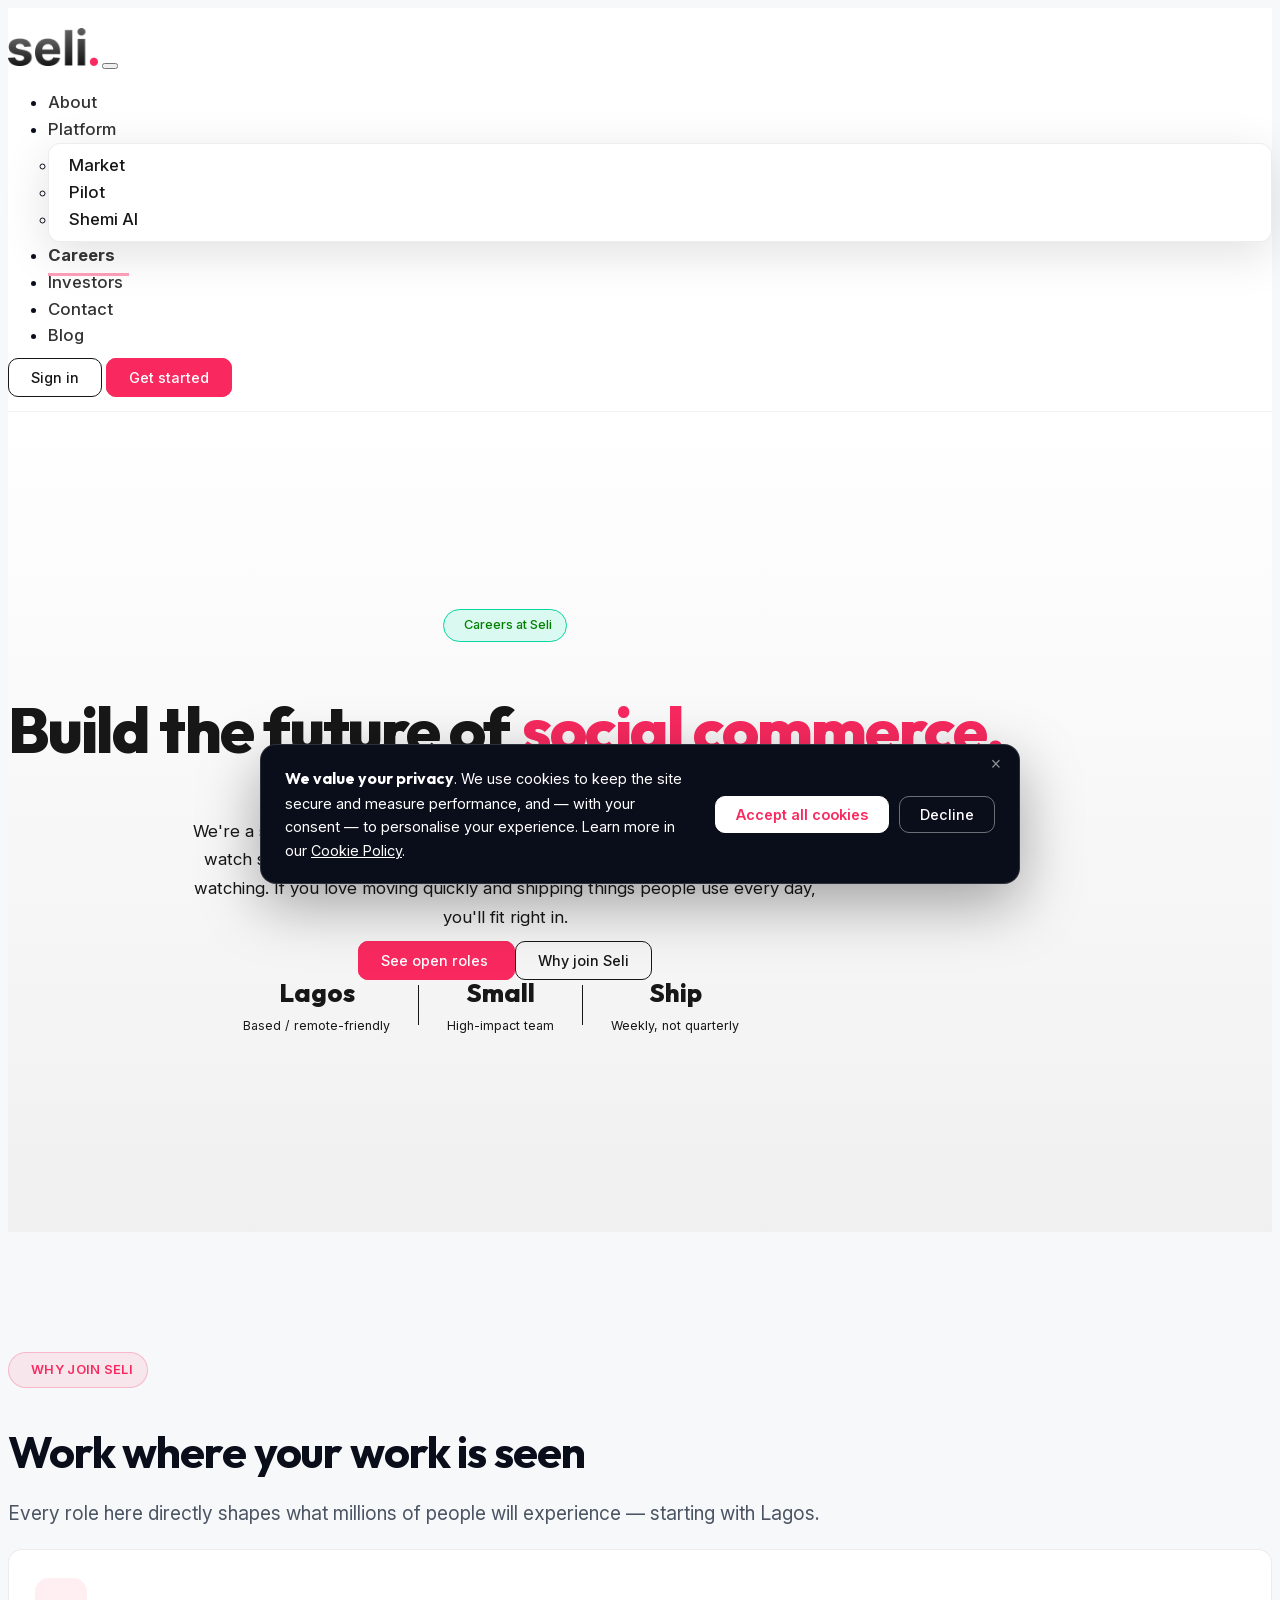
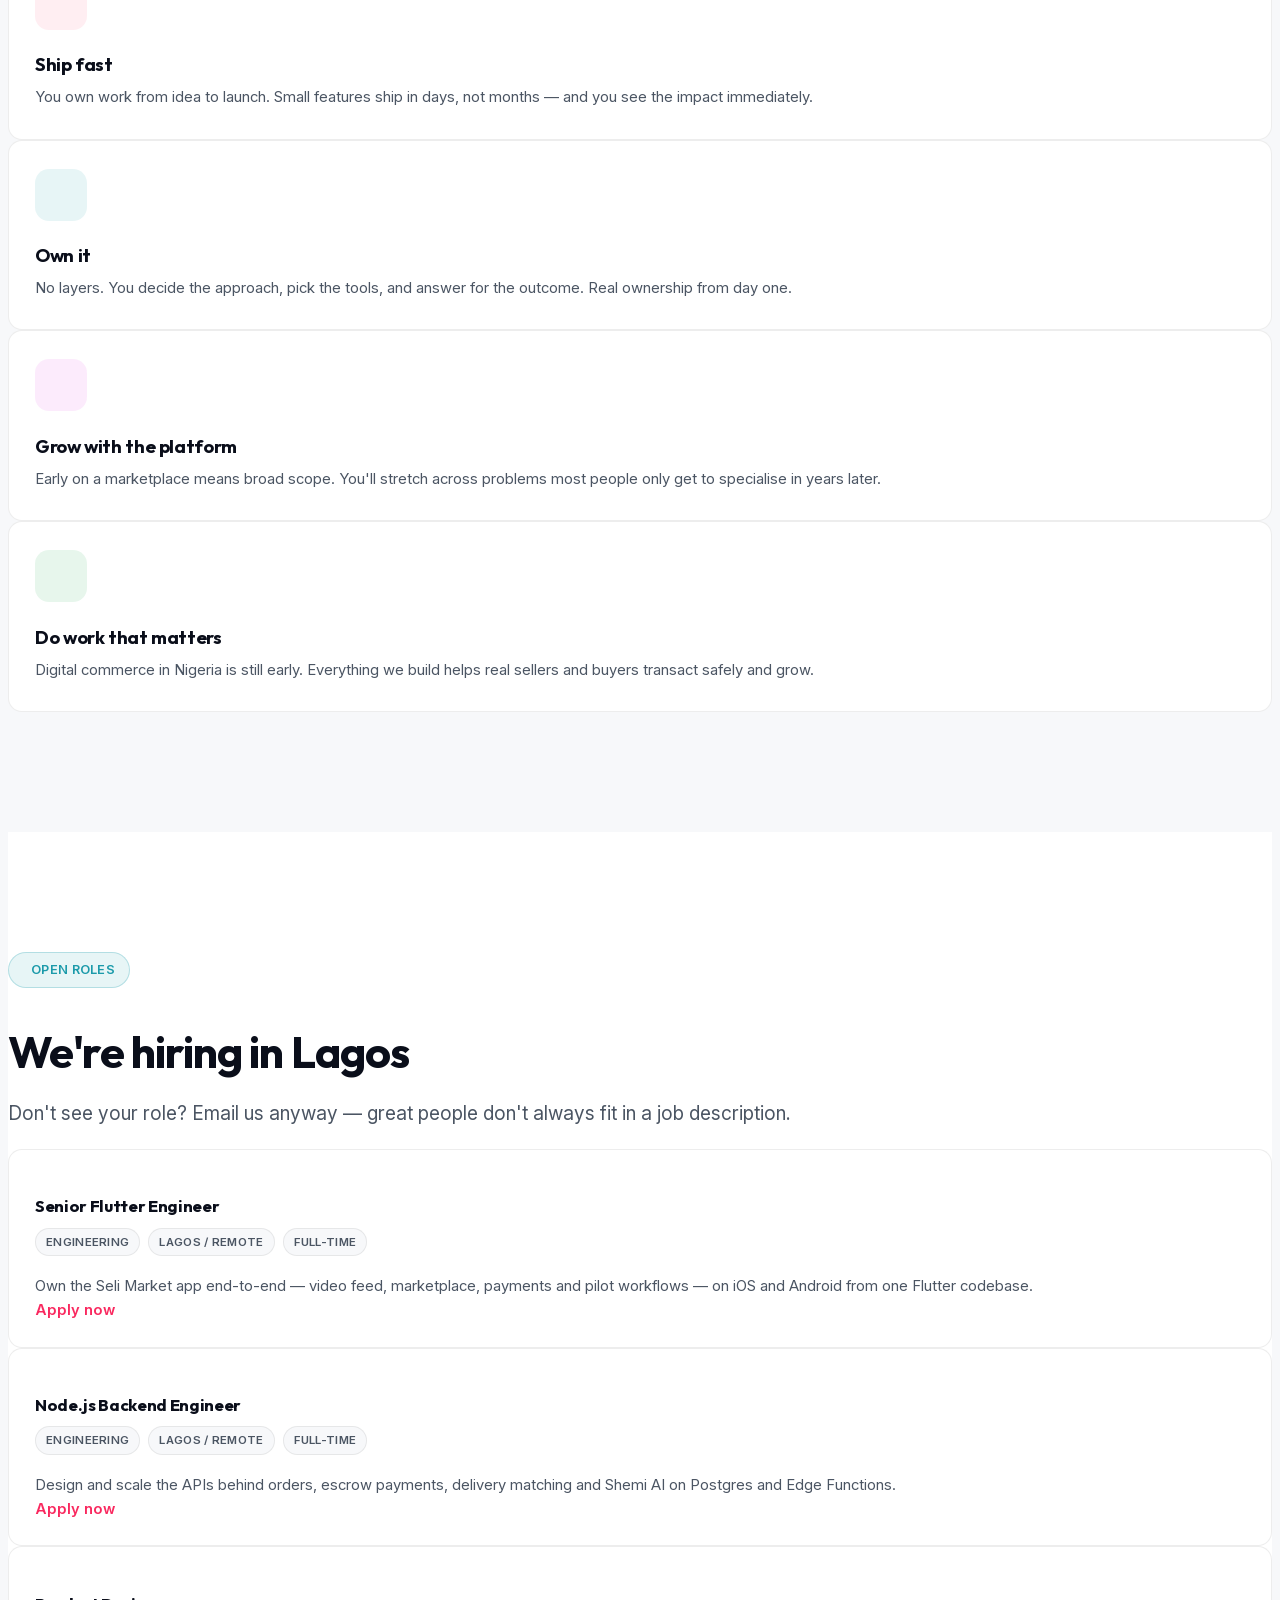
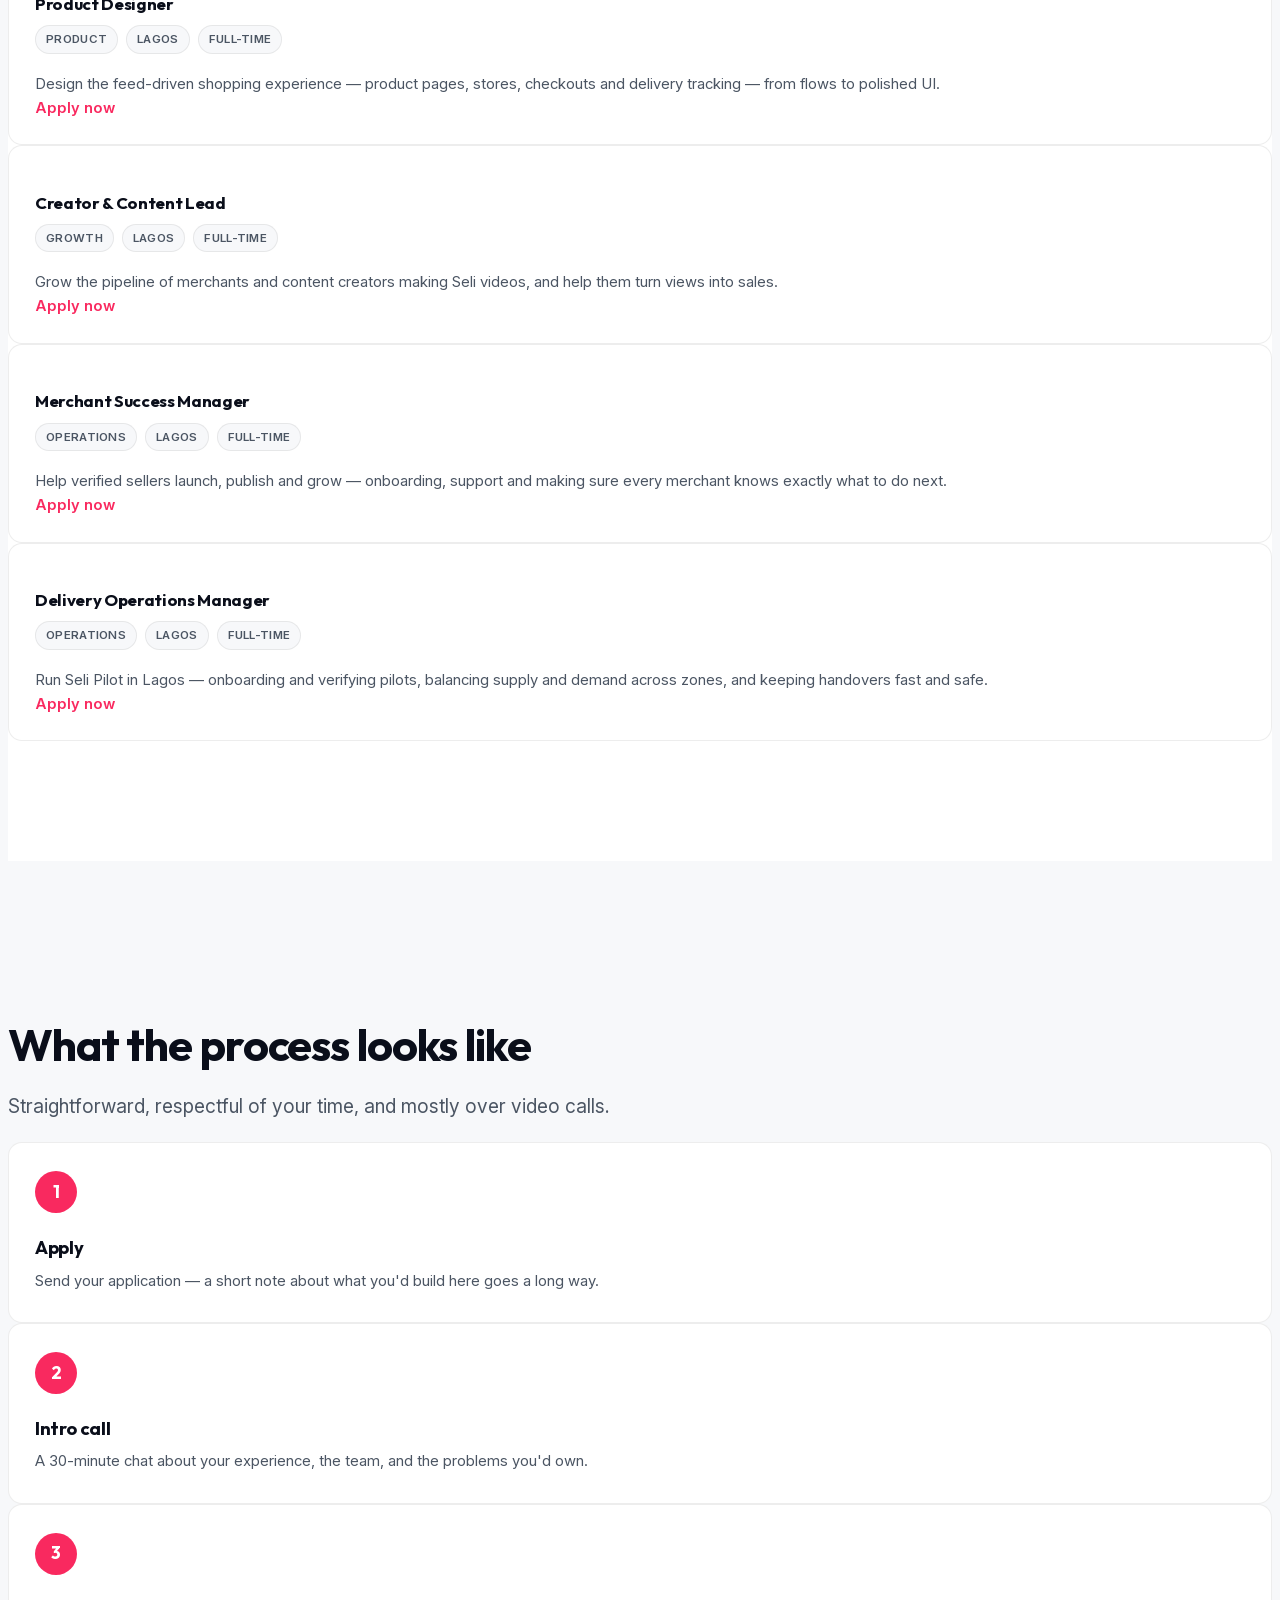
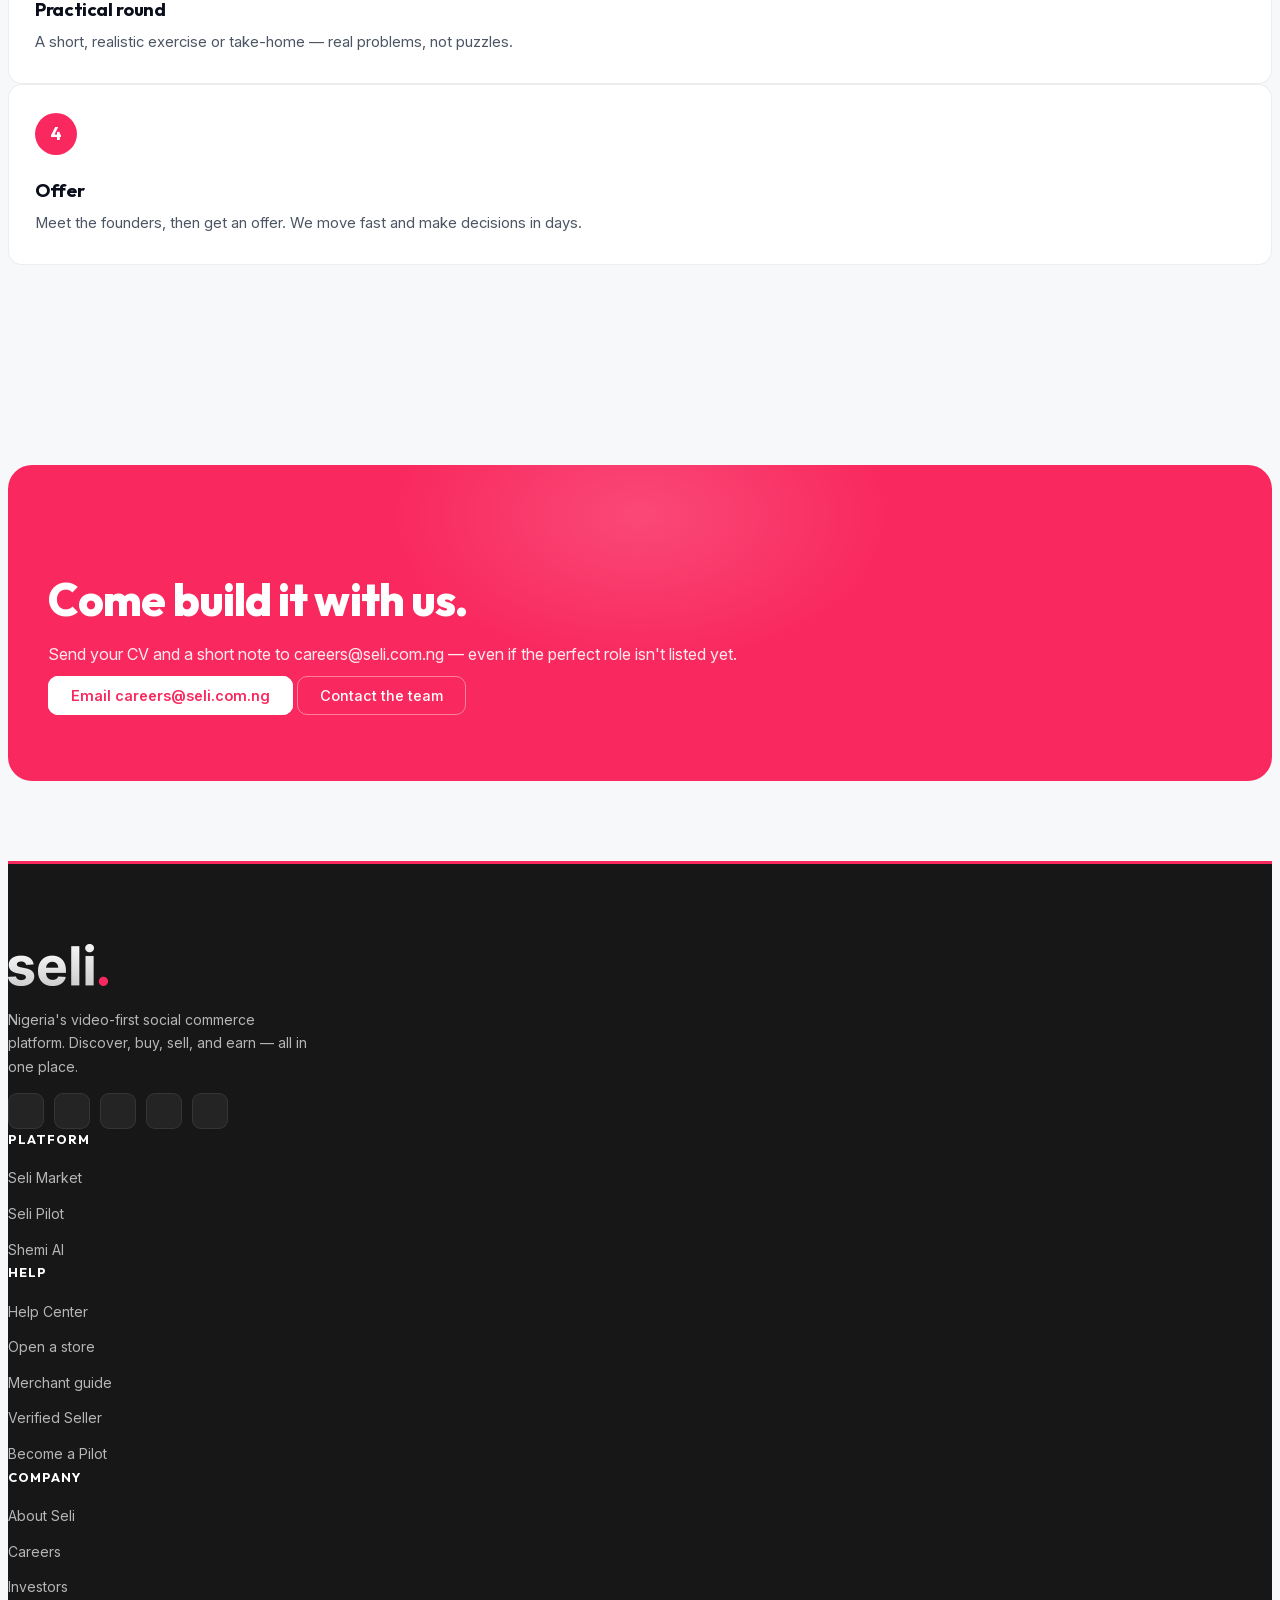
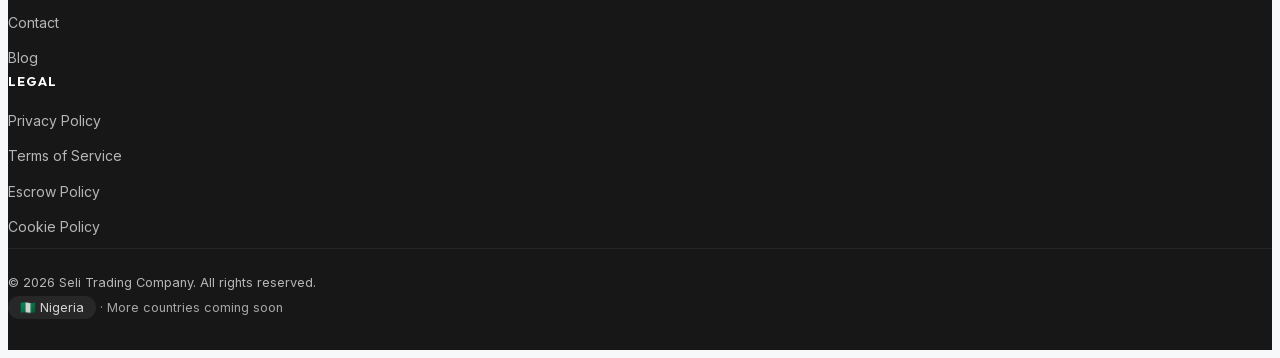
==== careers.html @ 9bea24fd "Initial commit" ====
<!DOCTYPE html>
<html lang="en">

<head>
  <meta charset="UTF-8">
  <meta name="viewport" content="width=device-width, initial-scale=1.0">
  <title>Careers at Seli — Build the future of social commerce</title>
  <meta name="description"
    content="Join the team building Nigeria's video-first social commerce platform. Open roles in engineering, product, design, growth and operations in Lagos.">
  <link rel="preload" as="font" type="font/woff2" crossorigin href="fonts/outfit/Outfit-Variable.woff2">
  <link rel="preload" as="font" type="font/woff2" crossorigin href="fonts/inter/Inter-Variable.woff2">
  <link href="css/bootstrap.min.css" rel="stylesheet">
  <link href="css/bootstrap-icons.min.css" rel="stylesheet">
  <link rel="stylesheet" href="css/seli.css">
  <link rel="stylesheet" href="css/category.css">
  <link rel="stylesheet" href="css/company.css">
</head>

<body class="seli-category">

  <!-- ── NAVBAR ──────────────────────────────────────────────────────────────── -->
  <nav class="navbar navbar-expand-lg seli-nav" id="mainNav">
    <div class="container">
      <a class="navbar-brand" href="https://seli.com.ng/" target="_blank">
        <img src="./images/seli_logo_200_black.png" alt="Seli" width="90px" height="38">
      </a>
      <button class="navbar-toggler border-0" type="button" data-bs-toggle="collapse" data-bs-target="#navMenu">
        <i class="bi bi-list fs-1"></i>
      </button>
      <div class="collapse navbar-collapse" id="navMenu">
        <ul class="navbar-nav mx-auto gap-lg-4">
          <li class="nav-item"><a class="nav-link" href="index.html">About</a></li>
          <li class="nav-item dropdown">
            <a class="nav-link dropdown-toggle" href="index.html#platform" role="button" data-bs-toggle="dropdown" aria-expanded="false">Platform</a>
            <ul class="dropdown-menu seli-dropdown">
              <li><a class="dropdown-item" href="market.html"><i class="bi bi-bag-heart me-2"></i>Market</a></li>
              <li><a class="dropdown-item" href="pilot.html"><i class="bi bi-truck me-2"></i>Pilot</a></li>
              <li><a class="dropdown-item" href="shemi.html"><i class="bi bi-stars me-2"></i>Shemi AI</a></li>
            </ul>
          </li>
          <li class="nav-item"><a class="nav-link active" href="careers.html">Careers</a></li>
          <li class="nav-item"><a class="nav-link" href="investors.html">Investors</a></li>
          <li class="nav-item"><a class="nav-link" href="contact.html">Contact</a></li>
          <li class="nav-item"><a class="nav-link" href="#">Blog</a></li>
        </ul>
        <div class="d-flex gap-3 align-items-center mt-3 mt-lg-0 navbar-buttons">
          <a href="#" class="btn btn-outline">Sign in</a>
          <a href="#" class="btn btn-seli-primary">Get started</a>
        </div>
      </div>
    </div>
  </nav>

  <!-- ── HERO ───────────────────────────────────────────────────────────────── -->
  <section class="hero-section cat-hero">
    <div class="hero-grid-bg"></div>
    <div class="container position-relative">
      <div class="row justify-content-center">
        <div class="col-lg-10">
          <div class="hero-eyebrow mb-5">
            <span class="eyebrow-pill"><i class="bi bi-briefcase me-1"></i>Careers at Seli</span>
          </div>
          <h1 class="hero-headline">
            Build the future of <span class="headline-accent">social commerce.</span>
          </h1>
          <p class="hero-sub mt-4">
            We're a small, fast-moving team in Lagos building the platform where Nigerians watch short videos, buy
            with confidence, and sell to buyers who are already watching. If you love moving quickly and shipping
            things people use every day, you'll fit right in.
          </p>
          <div class="d-flex flex-wrap gap-3 mt-5 hero-ctas">
            <a href="#roles" class="btn btn-seli-primary btn-lg px-4">
              <i class="bi bi-briefcase me-2"></i>See open roles
            </a>
            <a href="#why" class="btn btn-outline btn-lg px-4">
              Why join Seli <i class="bi bi-arrow-down ms-2"></i>
            </a>
          </div>
          <div class="hero-stats mt-5 pt-2">
            <div class="stat-item text-center">
              <span class="stat-n">Lagos</span>
              <span class="stat-l">Based / remote-friendly</span>
            </div>
            <div class="stat-divider"></div>
            <div class="stat-item text-center">
              <span class="stat-n">Small</span>
              <span class="stat-l">High-impact team</span>
            </div>
            <div class="stat-divider"></div>
            <div class="stat-item text-center">
              <span class="stat-n">Ship</span>
              <span class="stat-l">Weekly, not quarterly</span>
            </div>
          </div>
        </div>
      </div>
    </div>
  </section>

  <!-- ── WHY JOIN SELI ─────────────────────────────────────────────────────── -->
  <section class="section-pad" id="why">
    <div class="container">
      <div class="row justify-content-center mb-5">
        <div class="text-center">
          <span class="cmp-badge mb-3"><i class="bi bi-rocket-takeoff me-1"></i>Why join Seli</span>
          <h2 class="section-headline">Work where your work is seen</h2>
          <p class="section-sub">Every role here directly shapes what millions of people will experience — starting
            with Lagos.</p>
        </div>
      </div>
      <div class="row g-4">
        <div class="col-md-6 col-lg-3">
          <div class="cat-feature-card">
            <div class="vc-icon" style="background:rgba(249,41,95,0.08);color:var(--seli-red)"><i class="bi bi-lightning-charge"></i></div>
            <h4 class="fc-title">Ship fast</h4>
            <p class="fc-desc">You own work from idea to launch. Small features ship in days, not months — and you
              see the impact immediately.</p>
          </div>
        </div>
        <div class="col-md-6 col-lg-3">
          <div class="cat-feature-card">
            <div class="vc-icon" style="background:rgba(27,154,170,0.1);color:var(--seli-turquoise)"><i class="bi bi-compass"></i></div>
            <h4 class="fc-title">Own it</h4>
            <p class="fc-desc">No layers. You decide the approach, pick the tools, and answer for the outcome. Real
              ownership from day one.</p>
          </div>
        </div>
        <div class="col-md-6 col-lg-3">
          <div class="cat-feature-card">
            <div class="vc-icon" style="background:rgba(209,0,209,0.08);color:var(--seli-purple)"><i class="bi bi-graph-up"></i></div>
            <h4 class="fc-title">Grow with the platform</h4>
            <p class="fc-desc">Early on a marketplace means broad scope. You'll stretch across problems most people
              only get to specialise in years later.</p>
          </div>
        </div>
        <div class="col-md-6 col-lg-3">
          <div class="cat-feature-card">
            <div class="vc-icon" style="background:rgba(22,163,74,0.1);color:var(--seli-deep-green)"><i class="bi bi-people"></i></div>
            <h4 class="fc-title">Do work that matters</h4>
            <p class="fc-desc">Digital commerce in Nigeria is still early. Everything we build helps real sellers and
              buyers transact safely and grow.</p>
          </div>
        </div>
      </div>
    </div>
  </section>

  <!-- ── OPEN ROLES ────────────────────────────────────────────────────────── -->
  <section class="section-pad bg-alt" id="roles">
    <div class="container">
      <div class="row justify-content-center mb-5">
        <div class="text-center">
          <span class="cmp-badge mb-3" style="background:rgba(27,154,170,0.1);color:var(--seli-turquoise);border:1px solid rgba(27,154,170,0.25)"><i class="bi bi-briefcase me-1"></i>Open roles</span>
          <h2 class="section-headline">We're hiring in Lagos</h2>
          <p class="section-sub">Don't see your role? Email us anyway — great people don't always fit in a job
            description.</p>
        </div>
      </div>
      <div class="row g-4">
        <div class="col-md-6">
          <div class="role-card">
            <h4 class="role-title">Senior Flutter Engineer</h4>
            <div class="role-tags"><span class="role-tag">Engineering</span><span class="role-tag">Lagos / Remote</span><span class="role-tag">Full-time</span></div>
            <p class="fc-desc">Own the Seli Market app end-to-end — video feed, marketplace, payments and pilot
              workflows — on iOS and Android from one Flutter codebase.</p>
            <a href="mailto:careers@seli.com.ng?subject=Application%20%E2%80%94%20Senior%20Flutter%20Engineer" class="role-apply mt-3">Apply now <i class="bi bi-arrow-right"></i></a>
          </div>
        </div>
        <div class="col-md-6">
          <div class="role-card">
            <h4 class="role-title">Node.js Backend Engineer</h4>
            <div class="role-tags"><span class="role-tag">Engineering</span><span class="role-tag">Lagos / Remote</span><span class="role-tag">Full-time</span></div>
            <p class="fc-desc">Design and scale the APIs behind orders, escrow payments, delivery matching and Shemi
              AI on Postgres and Edge Functions.</p>
            <a href="mailto:careers@seli.com.ng?subject=Application%20%E2%80%94%20Node.js%20Backend%20Engineer" class="role-apply mt-3">Apply now <i class="bi bi-arrow-right"></i></a>
          </div>
        </div>
        <div class="col-md-6">
          <div class="role-card">
            <h4 class="role-title">Product Designer</h4>
            <div class="role-tags"><span class="role-tag">Product</span><span class="role-tag">Lagos</span><span class="role-tag">Full-time</span></div>
            <p class="fc-desc">Design the feed-driven shopping experience — product pages, stores, checkouts and
              delivery tracking — from flows to polished UI.</p>
            <a href="mailto:careers@seli.com.ng?subject=Application%20%E2%80%94%20Product%20Designer" class="role-apply mt-3">Apply now <i class="bi bi-arrow-right"></i></a>
          </div>
        </div>
        <div class="col-md-6">
          <div class="role-card">
            <h4 class="role-title">Creator &amp; Content Lead</h4>
            <div class="role-tags"><span class="role-tag">Growth</span><span class="role-tag">Lagos</span><span class="role-tag">Full-time</span></div>
            <p class="fc-desc">Grow the pipeline of merchants and content creators making Seli videos, and help them
              turn views into sales.</p>
            <a href="mailto:careers@seli.com.ng?subject=Application%20%E2%80%94%20Creator%20%26%20Content%20Lead" class="role-apply mt-3">Apply now <i class="bi bi-arrow-right"></i></a>
          </div>
        </div>
        <div class="col-md-6">
          <div class="role-card">
            <h4 class="role-title">Merchant Success Manager</h4>
            <div class="role-tags"><span class="role-tag">Operations</span><span class="role-tag">Lagos</span><span class="role-tag">Full-time</span></div>
            <p class="fc-desc">Help verified sellers launch, publish and grow — onboarding, support and making sure
              every merchant knows exactly what to do next.</p>
            <a href="mailto:careers@seli.com.ng?subject=Application%20%E2%80%94%20Merchant%20Success%20Manager" class="role-apply mt-3">Apply now <i class="bi bi-arrow-right"></i></a>
          </div>
        </div>
        <div class="col-md-6">
          <div class="role-card">
            <h4 class="role-title">Delivery Operations Manager</h4>
            <div class="role-tags"><span class="role-tag">Operations</span><span class="role-tag">Lagos</span><span class="role-tag">Full-time</span></div>
            <p class="fc-desc">Run Seli Pilot in Lagos — onboarding and verifying pilots, balancing supply and demand
              across zones, and keeping handovers fast and safe.</p>
            <a href="mailto:careers@seli.com.ng?subject=Application%20%E2%80%94%20Delivery%20Operations%20Manager" class="role-apply mt-3">Apply now <i class="bi bi-arrow-right"></i></a>
          </div>
        </div>
      </div>
    </div>
  </section>

  <!-- ── HIRING PROCESS ────────────────────────────────────────────────────── -->
  <section class="section-pad">
    <div class="container">
      <div class="row justify-content-center mb-5">
        <div class="text-center">
          <h2 class="section-headline">What the process looks like</h2>
          <p class="section-sub">Straightforward, respectful of your time, and mostly over video calls.</p>
        </div>
      </div>
      <div class="row g-4">
        <div class="col-md-6 col-lg-3">
          <div class="step-card">
            <div class="sc-num">1</div>
            <h4 class="sc-title">Apply</h4>
            <p class="sc-desc">Send your application — a short note about what you'd build here goes a long way.</p>
          </div>
        </div>
        <div class="col-md-6 col-lg-3">
          <div class="step-card">
            <div class="sc-num">2</div>
            <h4 class="sc-title">Intro call</h4>
            <p class="sc-desc">A 30-minute chat about your experience, the team, and the problems you'd own.</p>
          </div>
        </div>
        <div class="col-md-6 col-lg-3">
          <div class="step-card">
            <div class="sc-num">3</div>
            <h4 class="sc-title">Practical round</h4>
            <p class="sc-desc">A short, realistic exercise or take-home — real problems, not puzzles.</p>
          </div>
        </div>
        <div class="col-md-6 col-lg-3">
          <div class="step-card">
            <div class="sc-num">4</div>
            <h4 class="sc-title">Offer</h4>
            <p class="sc-desc">Meet the founders, then get an offer. We move fast and make decisions in days.</p>
          </div>
        </div>
      </div>
    </div>
  </section>

  <!-- ── CTA SECTION ───────────────────────────────────────────────────────── -->
  <section class="cta-section">
    <div class="container">
      <div class="cta-inner">
        <div class="cta-glow"></div>
        <div class="row justify-content-center">
          <div class="col-lg-8 text-center position-relative">
            <h2 class="cta-headline">Come build it with us.</h2>
            <p class="cta-sub">Send your CV and a short note to careers@seli.com.ng — even if the perfect role isn't
              listed yet.</p>
            <div class="d-flex flex-wrap justify-content-center gap-3 mt-5">
              <a href="mailto:careers@seli.com.ng" class="btn btn-cta-white btn-lg px-5">Email careers@seli.com.ng</a>
              <a href="contact.html" class="btn btn-cta-outline btn-lg px-5">Contact the team</a>
            </div>
          </div>
        </div>
      </div>
    </div>
  </section>

  <!-- ── FOOTER ────────────────────────────────────────────────────────────── -->
  <footer class="seli-footer">
    <div class="container">
      <div class="row g-5 pb-5">
        <div class="col-lg-4">
          <div class="footer-logo mb-4">
            <a class="" href="https://seli.com.ng/" target="_blank">
              <img src="./images/seli_logo_200_white.png" alt="Seli">
            </a>
          </div>
          <p class="footer-about">Nigeria's video-first social commerce platform. Discover, buy, sell, and earn — all
            in one place.</p>
          <div class="social-links mt-4">
            <a href="#" class="social-link"><i class="bi bi-twitter-x"></i></a>
            <a href="#" class="social-link"><i class="bi bi-instagram"></i></a>
            <a href="#" class="social-link"><i class="bi bi-tiktok"></i></a>
            <a href="#" class="social-link"><i class="bi bi-facebook"></i></a>
            <a href="#" class="social-link"><i class="bi bi-youtube"></i></a>
          </div>
        </div>
        <div class="col-6 col-lg-2">
          <div class="footer-heading">Platform</div>
          <ul class="footer-links">
            <li><a href="market.html">Seli Market</a></li>
            <li><a href="pilot.html">Seli Pilot</a></li>
            <li><a href="shemi.html">Shemi AI</a></li>
          </ul>
        </div>
        <div class="col-6 col-lg-2">
          <div class="footer-heading">Help</div>
          <ul class="footer-links">
            <li><a href="https://help.seli.com.ng/" target="_blank" rel="noopener">Help Center</a></li>
            <li><a href="market.html">Open a store</a></li>
            <li><a href="https://help.seli.com.ng/seli-market/opening-a-store.html" target="_blank" rel="noopener">Merchant guide</a></li>
            <li><a href="https://help.seli.com.ng/seli-market/verified-seller-program.html" target="_blank" rel="noopener">Verified Seller</a></li>
            <li><a href="pilot.html">Become a Pilot</a></li>
          </ul>
        </div>
        <div class="col-6 col-lg-2">
          <div class="footer-heading">Company</div>
          <ul class="footer-links">
            <li><a href="index.html">About Seli</a></li>
            <li><a href="careers.html">Careers</a></li>
            <li><a href="investors.html">Investors</a></li>
            <li><a href="contact.html">Contact</a></li>
            <li><a href="#">Blog</a></li>
          </ul>
        </div>
        <div class="col-6 col-lg-2">
          <div class="footer-heading">Legal</div>
          <ul class="footer-links">
            <li><a href="privacy.html">Privacy Policy</a></li>
            <li><a href="tos.html">Terms of Service</a></li>
            <li><a href="escrow-policy.html">Escrow Policy</a></li>
            <li><a href="cookie-policy.html">Cookie Policy</a></li>
          </ul>
        </div>
      </div>
      <div class="footer-bottom">
        <div class="d-flex flex-wrap justify-content-between align-items-center gap-3">
          <span class="footer-copy">© 2026 Seli Trading Company. All rights reserved.</span>
          <div class="footer-flags d-flex gap-2 align-items-center">
            <span class="flag-pill">🇳🇬 Nigeria</span>
            <span class="footer-copy" style="opacity:0.9">· More countries coming soon</span>
          </div>
        </div>
      </div>
    </div>
  </footer>

  <script src="js/bootstrap.bundle.min.js"></script>
  <script src="js/seli.js"></script>
<script src="js/cookies.js"></script>
</body>

</html>
---- css/seli.css ----
/* ============================================================
   Seli Platform — Global Stylesheet
   Fonts: Outfit (headings) · Inter (body)
   ============================================================ */

/* -- Fonts (self-hosted variable woff2) -------------------*/
@font-face {
  font-family: 'Inter';
  font-style: normal;
  font-weight: 100 900;
  font-display: swap;
  src: url('fonts/Inter-Variable.woff2') format('woff2');
}
@font-face {
  font-family: 'Outfit';
  font-style: normal;
  font-weight: 100 900;
  font-display: swap;
  src: url('fonts/Outfit-Variable.woff2') format('woff2');
}

:root {
  --seli-red: #F9295F;
  --seli-turquoise: #1B9AAA;
  --seli-teal: #06D6A0;
  --seli-orange: #FFCA4F;
  --seli-lime: #D0FF62;
  --seli-purple: #D100D1;
  --seli-bg: #F7F8FA;
  --seli-dark: #0A0E1A;
  --seli-nav: #FFFFFF;
  --seli-red-bg: rgba(249,41,95,0.08);
  --seli-black: #171717;
  --seli-deep-green: #16A34A;
  --seli-light-green: #00FF00;
  --seli-green-bg: rgba(249,41,95,0.08);
  --text-primary: #0A0E1A;
  --text-secondary: #4B5563;
  --text-muted: #6b7079;
  --footer-muted: #b6b6b6;
  --border: rgba(0,0,0,0.07);
  --radius: 14px;
  --radius-sm: 8px;
  --shadow: 0 4px 24px rgba(0,0,0,0.07);
  --shadow-lg: 0 12px 48px rgba(0,0,0,0.12);
}

/* ── BASE ─────────────────────────────────────────────────── */
*,
*::before,
*::after {
  box-sizing: border-box;
}

html {
  scroll-behavior: smooth;
}

body {
  font-family: 'Inter', -apple-system, sans-serif;
  font-weight: 400;
  color: var(--text-primary);
  background: var(--seli-bg);
  line-height: 1.6;
  -webkit-font-smoothing: antialiased;
}

h1,
h2,
h3,
h4,
h5,
h6 {
  font-family: 'Outfit', sans-serif;
  font-weight: 700;
  line-height: 1.15;
  letter-spacing: -0.02em;
}

a {
  text-decoration: none;
  color: inherit;
}
a:hover {
  color: var(--seli-red);
}

img {
  max-width: 100%;
  height: auto;
  border: 0;
}

.section-pad {
  padding: 120px 0;
}

.bg-alt {
  background: #fff;
}

.text-teal {
  color: var(--seli-turquoise) !important;
}
.text-seli-red {
  color: var(--seli-red) !important;
}
.text-lime {
  color: var(--seli-lime) !important;
}

/* ── BUTTONS ──────────────────────────────────────────────── */
.btn {
  font-family: 'Inter', sans-serif;
  font-weight: 500;
  border-radius: 10px;
  transition: all 0.18s ease;
  padding: 10px 22px;
  font-size: 0.9rem;
  border: none;
}

.btn-seli-primary {
  background: var(--seli-red);
  color: #fff;
  border: 1.5px solid var(--seli-red);
}
.btn-seli-primary:hover,
.btn-seli-primary:active,
.btn-seli-primary.active {
  background: var(--seli-red) !important;
  border: 1.5px solid var(--seli-red) !important;
  color: #fff !important;
  transform: translateY(-1px);
  box-shadow: 0 6px 20px rgba(249,41,95,0.3);
}

.btn-seli-secondary {
  background: var(--seli-turquoise);
  color: #fff;
  border: 1.5px solid var(--seli-turquoise);
}
.btn-seli-secondary:hover,
.btn-seli-secondary:active,
.btn-seli-secondary.active {
  background: var(--seli-turquoise) !important;
  border: 1.5px solid var(--seli-turquoise) !important;
  color: #fff !important;
  transform: translateY(-1px);
}

.btn-outline {
  background: transparent;
  color: var(--seli-black);
  border: 1.5px solid var(--seli-black);
}
.btn-outline:hover,
.btn-outline:active,
.btn-outline.active {
  background: var(--seli-black) !important;
  border: 1.5px solid var(--seli-black) !important;
  color: #FFF!important;
  transform: translateY(-1px);
}

.btn-cta-white {
  background: #fff;
  color: var(--seli-red);
  border: 1.5px solid #fff;
  font-weight: 600;
}
.btn-cta-white:hover,
.btn-cta-white:active,
.btn-cta-white.active {
  background: rgba(255,255,255,0.92) !important;
  color: var(--seli-red) !important;
  border: 1.5px solid #fff !important;
  transform: translateY(-1px);
  box-shadow: 0 8px 24px rgba(0,0,0,0.15);
}

.btn-cta-outline {
  background: transparent;
  color: #fff;
  border: 1.5px solid rgba(255,255,255,0.4);
}
.btn-cta-outline:hover,
.btn-cta-outline:active,
.btn-cta-outline.active {
  color: #fff !important;
  background: rgba(255,255,255,0.08) !important;
  border: 1.5px solid rgba(255,255,255,0.4) !important;
}

.btn-purple {
  background: var(--seli-purple);
  color: #fff;
  border: 1.5px solid var(--seli-purple);
}
.btn-purple:hover,
.btn-purple:active,
.btn-purple.active {
  background: var(--seli-purple) !important;
  border: 1.5px solid var(--seli-purple) !important;
  color: #fff !important;
  transform: translateY(-1px);
  box-shadow: 0 6px 20px rgba(249,41,95,0.3);
}

/* ── NAVBAR ───────────────────────────────────────────────── */
.seli-nav {
  background: var(--seli-nav);
  padding: 20px 0;
  top: 0;
  width: 100%;
  z-index: 1000;
  transition: all 0.25s ease;
  border-bottom: 1px solid rgba(1, 1, 1, 0.05);
}

.seli-nav .navbar-brand img {
  width: 90px;
}

.seli-nav.scrolled {
  background: rgba(10,14,26,0.97);
  backdrop-filter: blur(16px);
  box-shadow: 0 2px 24px rgba(0,0,0,0.2);
}

.seli-nav .nav-link {
  color: #333333;
  font-size: 1.05rem;
  font-weight: 500;
  padding: 8px 14px 8px 0;
  transition: all 0.15s;
  border-bottom: 3px transparent;
}
.seli-nav .nav-link:hover,
.seli-nav .nav-link.active {
  color: #333333;
  border-bottom: 3px solid #f9295f73;
}

.seli-nav .nav-link.active {
  font-weight: 700;
}

.seli-nav .navbar-toggler:focus {
  box-shadow: none;
}

.seli-nav .navbar-toggler[aria-expanded="false"] .bi-list::before {
  content: "\f479";
}

.seli-nav .navbar-toggler[aria-expanded="true"] .bi-list::before {
  content: "\f62a";
}

.seli-nav .dropdown-toggle::after {
  opacity: 0.5;
  margin-left: 0.4em;
  color: #666;
}
.seli-nav .navbar-collapse.collapsing .navbar-nav,
.seli-nav .navbar-collapse.show .navbar-nav {
  padding-top: 20px;
}

.seli-nav .navbar-collapse.collapsing .nav-link,
.seli-nav .navbar-collapse.show .nav-link {
  padding: 12px 14px 12px 12px;
}

.seli-nav .navbar-collapse.show {
  padding-bottom: 20px;
}

/* White theme dropdown — used by the Platform menu on both the home
   and category pages. */
.seli-dropdown {
  background: #ffffff;
  border: 1px solid var(--border);
  border-radius: 12px;
  padding: 8px;
  min-width: 200px;
  box-shadow: var(--shadow-lg);
}
.seli-dropdown .dropdown-item {
  color: var(--seli-black);
  font-size: 1.05rem;
  font-weight: 500;
  border-radius: 8px;
  padding: 9px 12px;
  transition: all 0.12s;
}
.seli-dropdown .dropdown-item:hover,
.seli-dropdown .dropdown-item.active {
  color: var(--seli-black);
  background-color: #f7f7f7;
  border-bottom: 0;
}
.seli-dropdown .dropdown-item i {
  opacity: 0.6;
}

/* Slide-down animation for nav dropdowns. Bootstrap toggles the
   menu with display:none/bock, which can't transition, so we animate
   on .show with a keyframe instead. */
.seli-nav .dropdown-menu.show {
  animation: seliDropdownDown 0.22s ease;
}
@keyframes seliDropdownDown {
  from {
    opacity: 0;
    transform: translateY(-8px);
  }
  to {
    opacity: 1;
    transform: translateY(0);
  }
}

/* ── HERO ─────────────────────────────────────────────────── */
.hero-section {
  padding-top: 40px;
  position: relative;
  overflow: hidden;
  min-height: calc(100vh - 80px);
  display: flex;
  align-items: center;
  background: #ffffff;
  background: linear-gradient(180deg, rgba(255, 255, 255, 1) 0%, rgba(240, 240,
    240, 1) 100%);
}

.hero-grid-bg {
  position: absolute;
  inset: 0;
  /* background-image:
    linear-gradient(rgba(249,41,95,0.04) 1px, transparent 1px),
    linear-gradient(90deg, rgba(249,41,95,0.04) 1px, transparent 1px);
  background-size: 60px 60px;
  mask-image: radial-gradient(ellipse 80% 60% at 50% 0%, black 30%, transparent
    100%); */
}

.min-vh-hero {
  min-height: calc(100vh - 100px);
  padding-bottom: 60px;
}

.hero-eyebrow {
  margin-bottom: 12px;
}
.eyebrow-pill {
  display: inline-flex;
  align-items: center;
  gap: 6px;
  background: #daf9f1;
  color: green;
  border: 1px solid var(--seli-teal);
  padding: 5px 14px;
  border-radius: 20px;
  font-size: 0.8rem;
  font-weight: 500;
}

.hero-headline {
  font-family: 'Outfit', sans-serif;
  font-size: clamp(2.4rem, 5vw, 4.5rem);
  font-weight: 800;
  color: var(--seli-black);
  line-height: 1.08;
  letter-spacing: -0.03em;
}
.headline-accent {
  color: var(--seli-red);
}
.headline-accent-teal {
  color: var(--seli-teal);
}

.hero-sub {
  font-size: 1.05rem;
  color: var(--seli-black);
  max-width: 480px;
  line-height: 1.7;
}

.hero-stats {
  display: flex;
  align-items: center;
  gap: 0;
}
.stat-item {
  display: flex;
  flex-direction: column;
  padding-right: 28px;
}
.stat-n {
  font-family: 'Outfit', sans-serif;
  font-size: 1.6rem;
  font-weight: 800;
  color: var(--seli-black);
}
.stat-l {
  font-size: 0.78rem;
  color: var(--seli-black);
  margin-top: 2px;
}
.stat-divider {
  width: 1px;
  height: 40px;
  background: var(--seli-black);
  margin-right: 28px;
}

.hero-wave {
  position: absolute;
  bottom: 0;
  left: 0;
  right: 0;
  line-height: 0;
}
.hero-wave svg {
  display: block;
}

/* Hero visual */
.hero-visual {
  position: relative;
  display: flex;
  justify-content: center;
}
.phone-mockup-wrap {
  position: relative;
}
.phone-mockup {
  width: 240px;
  overflow: hidden;
  position: relative;
  z-index: 2;
}

.phone-glow {
  position: absolute;
  width: 240px;
  height: 240px;
  border-radius: 50%;
  background: radial-gradient(circle, rgba(249,41,95,0.25) 0%, transparent 70%);
  bottom: -80px;
  left: 50%;
  transform: translateX(-50%);
  z-index: 1;
}

.float-card {
  position: absolute;
  background: rgba(20,24,36,0.9);
  border: 1px solid rgba(255,255,255,0.1);
  border-radius: 12px;
  padding: 10px 20px;
  display: flex;
  align-items: center;
  gap: 10px;
  backdrop-filter: blur(12px);
  z-index: 3;
}
.float-card i {
  font-size: 20px;
}
.fc-title {
  font-size: 11px;
  font-weight: 600;
  color: #fff;
}
.fc-sub {
  font-size: 10px;
  color: rgba(255,255,255,0.7);
  margin-top: 1px;
}
.float-card-1 {
  top: 40px;
  right: 0px;
  animation: float 4s ease-in-out infinite;
}
.float-card-2 {
  bottom: 80px;
  left: 20px;
  animation: float 4s ease-in-out infinite 1.5s;
}

@keyframes float {
  0%,
  100% {
    transform: translateY(0);
  }
  50% {
    transform: translateY(-8px);
  }
}

/* ── SECTION TEXT ──────────────────────────────────────────── */
.section-headline {
  font-family: 'Outfit', sans-serif;
  font-size: clamp(1.8rem, 3.5vw, 3.2rem);
  font-weight: 700;
  color: var(--text-primary);
  letter-spacing: -0.025em;
  line-height: 1.15;
  margin-bottom: 20px;
}
.section-sub {
  font-size: 1.2rem;
  color: var(--text-secondary);
  line-height: 1.7;
}

/* ── PRODUCT CARDS (HOME) ─────────────────────────────────── */
.product-card-link {
  display: block;
}
.product-card {
  background: #fff;
  border-radius: var(--radius);
  padding: 32px 28px;
  border: 1px solid var(--border);
  height: 100%;
  transition: all 0.2s ease;
  cursor: pointer;
  position: relative;
  overflow: hidden;
}
.product-card::before {
  content: '';
  position: absolute;
  inset: 0;
  opacity: 0;
  transition: opacity 0.2s;
  border-radius: var(--radius);
}
.product-card:hover {
  transform: translateY(-4px);
  box-shadow: var(--shadow-lg);
}
.product-card-market::before {
  background: linear-gradient(135deg, rgba(249,41,95,0.04) 0%, transparent 60%);
}
.product-card-market:hover::before {
  opacity: 1;
}
.product-card-delivery::before {
  background: linear-gradient(135deg, rgba(27,154,170,0.06) 0%, transparent
    60%);
}
.product-card-delivery:hover::before {
  opacity: 1;
}
.product-card-shemi::before {
  background: linear-gradient(135deg, rgba(208,255,98,0.08) 0%, transparent
    60%);
}
.product-card-shemi:hover::before {
  opacity: 1;
}
.pc-logo {
  margin-top: 10px;
  margin-bottom: 30px;
}
.pc-title {
  font-family: 'Outfit', sans-serif;
  font-size: 1.5rem;
  font-weight: 700;
  margin-bottom: 15px;
  color: var(--seli-black);
}
.pc-desc {
  font-size: 1rem;
  color: var(--text-secondary);
  line-height: 1.6;
}
.pc-cta {
  margin-top: 20px;
  font-size: 0.85rem;
  font-weight: 600;
  color: var(--seli-red);
  display: flex;
  align-items: center;
  gap: 6px;
}

/* ── HOW IT WORKS ─────────────────────────────────────────── */
.how-section {
  background: #fff;
}

.how-steps {
  display: flex;
  flex-direction: column;
  gap: 0;
}
.how-step {
  display: flex;
  gap: 24px;
  padding: 15px 20px;
  border-radius: 12px;
  cursor: pointer;
  transition: all 0.18s;
  border: 1.5px solid transparent;
  margin-bottom: 20px;
  align-items: center;
}
/* .how-step.active {
  background: rgba(249,41,95,0.04);
  border-color: rgba(249,41,95,0.15);
} */

.step-icon {
  font-size: 2em;
}

.how-step.active .step-marker {
  background: var(--seli-red);
  color: #fff;
}

.how-step.step-video.active {
  background: rgba(249,41,95,0.09);
  border-color: rgba(249,41,95,0.15);
}

.how-step.step-video .step-icon {
  color: rgba(249,41,95,0.60);
}

.how-step.step-video.active .step-icon {
  color: var(--seli-red);
}

.how-step.step-escrow.active {
  background: rgba(6,214,160,0.09);
  border-color: rgba(6,214,160,0.15);
}

.how-step.step-escrow .step-icon {
  color: rgb(6,214,160,0.60);
}

.how-step.step-escrow.active .step-icon {
  color: var(--seli-teal);
}

.how-step.step-track.active {
  background: rgba(11,138,11,0.09);
  border-color: rgba(11,138,11,0.15);
}

.how-step.step-track .step-icon {
  color: rgb(11,138,11,0.60);
}

.how-step.step-track.active .step-icon {
  color: rgb(11,138,11);
}

.how-step.step-earn.active {
  background: rgba(27,154,170,0.09);
  border-color: rgba(27, 54,170,0.15);
}

.how-step.step-earn .step-icon {
  color: rgb(127,154,170,0.60);
}

.how-step.step-earn.active .step-icon {
  color: var(--seli-turquoise);
}

.step-title {
  font-family: 'Outfit', sans-serif;
  font-size: 1.45rem;
  font-weight: 700;
  margin-bottom: 8px;
}
.step-desc {
  font-size: 0.98rem;
  font-weight: 500;
  color: var(--text-secondary);
  line-height: 1.6;
  margin-bottom: 0px;
}

.how-visuals {
  display: flex;
  justify-content: center;
  max-height: 600px;
}

.how-visual img {
  max-height: 600px;
}

/* Scroll-runway wrapper: tall spacer so .how-section can stick to the top
   and cycle through each data-step as the user scrolls. Height is set by
   JS (steps × 100vh) so adding a step needs no CSS change. */
.how-pin {
  height: 400vh;
}

/* The pinned element: sticks to the top of the viewport for the whole
   runway, then releases so the page keeps scrolling normally. */
.how-section {
  position: sticky;
  top: 0;
  min-height: 100vh;
  overflow: hidden;
  display: flex;
  flex-direction: column;
  justify-content: center;
  padding-top: 60px;
  padding-bottom: 60px;
}

/* Reserve visual space so switching steps doesn't shift the layout. */
.how-visuals {
  position: relative;
  min-height: 520px;
}

/* Each visual layers over the others; only the active one is visible. This
   lets the incoming visual slide in while the previous one fades out. */
.how-visual {
  position: absolute;
  top: 0;
  right: 0;
  bottom: 0;
  left: 0;
  display: flex;
  align-items: center;
  justify-content: center;
  opacity: 0;
  transition: opacity 0.35s ease;
}
.how-visual.is-active {
  opacity: 1;
}

/* Direction-aware slide + fade. When moving to a later step the visual
   enters from below (bottom→top); when going back it enters from above.
   The direction class is applied inline by seli.js. */
@keyframes howInUp {
  from {
    opacity: 0;
    transform: translateY(20%);
  }
  to {
    opacity: 1;
    transform: translateY(0);
  }
}
@keyframes howInDown {
  from {
    opacity: 0;
    transform: translateY(-20%);
  }
  to {
    opacity: 1;
    transform: translateY(0);
  }
}

/* Outgoing visual slides out in the same direction as the incoming slides in
   (both move upward on forward steps, both move downward on back-steps). */
@keyframes howOutUp {
  from {
    opacity: 1;
    transform: translateY(0);
  }
  to {
    opacity: 0;
    transform: translateY(-20%);
  }
}
@keyframes howOutDown {
  from {
    opacity: 1;
    transform: translateY(0);
  }
  to {
    opacity: 0;
    transform: translateY(20%);
  }
}

/* ── TRUST STRIP ──────────────────────────────────────────── */
.trust-strip {
  background: var(--seli-dark);
  padding: 56px 0;
}
.trust-item {
  padding: 8px;
}
.trust-icon {
  font-size: 3rem;
  margin-bottom: 14px;
  display: block;
}
.trust-title {
  font-family: 'Outfit', sans-serif;
  font-size: 1.3rem;
  font-weight: 700;
  color: #fff;
  margin-bottom: 6px;
}
.trust-desc {
  font-size: 0.83rem;
  color: rgba(255,255,255,0.6);
  line-height: 1.5;
}

/* ── MERCHANT SECTION ─────────────────────────────────────── */
.merchant-section {
  background: var(--seli-bg);
}
.merchant-badge {
  display: inline-block;
  background: rgba(249,41,95,0.08);
  color: var(--seli-red);
  border: 1px solid rgba(249,41,95,0.2);
  padding: 4px 14px;
  border-radius: 20px;
  font-size: 0.8rem;
  font-weight: 500;
}
.feature-list {
  display: flex;
  flex-direction: column;
  gap: 10px;
}
.feature-item {
  display: flex;
  align-items: center;
  gap: 10px;
  font-size: 1rem;
  color: var(--text-secondary);
}
.feature-item i {
  font-size: 1rem;
  flex-shrink: 0;
}
.merchant-visual {
  display: flex;
  justify-content: center;
}
.dashboard-mock {
  background: #fff;
  border-radius: 16px;
  border: 1px solid var(--border);
  box-shadow: var(--shadow-lg);
  overflow: hidden;
  width: 100%;
  max-width: 440px;
}
.dm-header {
  display: flex;
  align-items: center;
  gap: 0.75em;
  padding: 14px 18px;
  border-bottom: 1px solid var(--border);
}
.dm-store-name {
  display: flex;
  align-items: center;
  gap: 0.3em;
  font-family: 'Outfit', sans-serif;
  font-size: 1.2rem;
  font-weight: 700;
  color: var(--text-primary);
}
.dm-store-location {
  font-size: 0.8em;
  font-weight: 500;
  color: var(--text-muted);
}

.dm-performance-area {
  padding: 20px 16px 30px;
  margin-top: 10px;
}
.dm-title-filter {
  display: flex;
  justify-content: space-between;
  align-items: center;
  margin-bottom: 20px;
}
.dm-title {
  font-family: 'Outfit', sans-serif;
  font-size: 1.3rem;
  font-weight: 700;
  color: var(--text-primary);
}
.dm-filter {
  display: flex;
  gap: 5px;
  font-size: 0.75em;
  color: var(--text-muted);
  margin-right: 10px;
}
.dm-kpis {
  display: grid;
  grid-template-columns: repeat(4,1fr);
  gap: 12px;
}
.dm-kpi {
  text-align: center;
}
.dk-val {
  font-family: 'Outfit', sans-serif;
  font-size: 1.4rem;
  font-weight: 700;
  color: var(--text-primary);
}
.dk-label {
  font-size: 0.8rem;
  color: var(--text-muted);
  margin-top: 2px;
}
.dk-trend {
  font-size: 0.8rem;
  font-weight: 600;
  margin-top: 3px;
  display: flex;
  align-items: center;
  justify-content: center;
  gap: 5px;
}
.dk-trend.up {
  color: #16A34A;
}
.dm-chart-area {
  padding: 0 16px 16px;
  border-bottom: 1px solid var(--border);
}
.dm-chart-area svg {
  width: 100%;
  height: auto;
  display: block;
}

/* ── Bestseller horizontal-bar chart rows ──────────────────────────────── */
.dm-bestsellers-area {
  padding: 20px 16px 30px;
}

.dm-bestseller-chart {
  display: flex;
  flex-direction: column;
  gap: 20px;
  margin-top: 10px;
}
.dmb-row {
  display: flex;
  align-items: flex-start;
  gap: 8px;
}
.dmb-rank {
  width: 18px;
  flex-shrink: 0;
  font-family: 'Outfit', sans-serif;
  font-size: 0.95rem;
  font-weight: 800;
  color: var(--text-muted);
  line-height: 44px;
  text-align: center;
}
.dmb-rank.is-top {
  color: var(--seli-teal);
}
.dmb-thumb {
  width: 44px;
  height: 44px;
  border-radius: 8px;
  object-fit: cover;
  flex-shrink: 0;
  background: #F6F7F9;
}
.dmb-body {
  flex: 1;
  min-width: 0;
}
.dmb-title {
  font-family: 'Inter', sans-serif;
  font-size: 0.78rem;
  font-weight: 600;
  color: var(--text-primary);
  white-space: nowrap;
  overflow: hidden;
  text-overflow: ellipsis;
  line-height: 1.3;
}
.dmb-metric {
  font-family: 'Inter', sans-serif;
  font-size: 0.68rem;
  color: var(--text-muted);
  margin-top: 1px;
}
.dmb-track {
  height: 4px;
  background: #EEF0F4;
  border-radius: 3px;
  margin-top: 5px;
  overflow: hidden;
}
.dmb-fill {
  height: 100%;
  border-radius: 3px;
  background: var(--seli-deep-green);
}

/* ── SHEMI SECTION ─────────────────────────────────────────── */
.shemi-section {
  background: var(--seli-dark);
}
.shemi-section .section-headline {
  color: #fff;
}
.shemi-section .section-sub {
  color: rgba(255,255,255,0.6);
}

.shemi-badge {
  display: inline-flex;
  align-items: center;
  background: rgba(208,255,98,0.1);
  color: var(--seli-lime);
  border: 1px solid rgba(208,255,98,0.25);
  padding: 5px 14px;
  border-radius: 20px;
  font-size: 0.8rem;
  font-weight: 500;
}
.shemi-capabilities {
  display: flex;
  flex-direction: column;
  gap: 10px;
}
.cap-row {
  display: flex;
  align-items: center;
  gap: 10px;
  color: rgba(255,255,255,0.7);
  font-size: 0.9rem;
}
.cap-dot {
  width: 8px;
  height: 8px;
  border-radius: 50%;
  flex-shrink: 0;
}
.shemi-logo img {
  width: 90px;
}

.shemi-visual {
  display: flex;
  justify-content: center;
}
.shemi-card {
  background: #141824;
  border: 1px solid rgba(255,255,255,0.1);
  border-radius: 20px;
  padding: 24px;
  width: 100%;
  max-width: 480px;
}
.shemi-card-header {
  display: flex;
  align-items: center;
  gap: 12px;
  margin-bottom: 20px;
}
.shemi-avatar {
  width: 44px;
  height: 44px;
}
.shemi-name-text {
  font-family: 'Outfit', sans-serif;
  font-size: 0.95rem;
  font-weight: 700;
  color: #fff;
}
.shemi-sub-text {
  font-size: 0.78rem;
  color: rgba(255,255,255,0.45);
}
.shemi-input,
.shemi-output {
  background: rgba(255,255,255,0.04);
  border: 1px solid rgba(255,255,255,0.08);
  border-radius: 10px;
  padding: 12px;
}
.shemi-input-label,
.shemi-output-label {
  font-size: 0.7rem;
  color: rgba(255,255,255,0.4);
  text-transform: uppercase;
  letter-spacing: 0.06em;
  margin-bottom: 6px;
}
.shemi-input-photo img {
  border-radius: 10px;
}
.shemi-output-value {
  font-size: 0.88rem;
  color: #fff;
  line-height: 1.5;
  font-weight: 500;
}
.shemi-tag {
  display: inline-flex;
  padding: 5px 10px;
  border-radius: 6px;
  font-size: 0.78rem;
  font-weight: 500;
  color: #FFF;
  border: 1px solid rgba(255,255,255,0.25);
}
.shemi-visual button.btn-purple,
.shemi-visual button.btn-purple:hover {
  background: #d100d16b !important;
  border: 1.5px solid #d100d16b !important;
  color: #FFF;
}

/* ── TESTIMONIALS ─────────────────────────────────────────── */
.testimonial-card {
  background: #fff;
  border-radius: var(--radius);
  border: 1px solid var(--border);
  padding: 28px;
  height: 100%;
  transition: box-shadow 0.2s;
}
.testimonial-card:hover {
  box-shadow: var(--shadow);
}
.testimonial-card-featured {
  background: var(--seli-dark);
  border-color: rgba(249,41,95,0.2);
}
.testimonial-card-featured .t-text,
.testimonial-card-featured .t-role {
  color: rgba(255,255,255,0.85);
}
.testimonial-card-featured .t-name {
  color: #fff;
}
.t-stars {
  color: var(--seli-orange);
  font-size: 0.9rem;
  letter-spacing: 2px;
  margin-bottom: 14px;
}
.testimonial-card-featured .t-stars {
  color: var(--seli-orange);
}
.t-text {
  font-size: 0.9rem;
  color: var(--text-secondary);
  line-height: 1.7;
  margin-bottom: 20px;
}
.t-author {
  display: flex;
  align-items: center;
  gap: 10px;
}
.t-av {
  width: 38px;
  height: 38px;
  border-radius: 50%;
  display: flex;
  align-items: center;
  justify-content: center;
  font-size: 0.75rem;
  font-weight: 600;
  flex-shrink: 0;
}
.t-name {
  font-size: 0.875rem;
  font-weight: 600;
  color: var(--text-primary);
}
.t-role {
  font-size: 0.78rem;
  color: var(--text-muted);
}

/* ── CTA SECTION ──────────────────────────────────────────── */
.cta-section {
  padding: 80px 0;
  background: var(--seli-bg);
}
.cta-inner {
  background: var(--seli-red);
  border-radius: 24px;
  padding: 72px 40px;
  position: relative;
  overflow: hidden;
}
.cta-glow {
  position: absolute;
  width: 500px;
  height: 300px;
  background: radial-gradient(ellipse, rgba(255,255,255,0.15) 0%, transparent
    70%);
  top: -100px;
  left: 50%;
  transform: translateX(-50%);
  pointer-events: none;
}
.cta-headline {
  font-family: 'Outfit', sans-serif;
  font-size: clamp(1.8rem, 4vw, 2.8rem);
  font-weight: 800;
  color: #fff;
  margin-bottom: 12px;
}
.cta-sub {
  color: rgba(255,255,255,0.9);
  font-size: 1rem;
}
.app-badges {
  display: flex;
  justify-content: center;
  gap: 12px;
}
.app-badge {
  display: inline-flex;
  align-items: center;
  gap: 10px;
  background: rgba(0, 0, 0, 0.9);
  color: rgba(255, 255, 255, 0.9);
  padding: 10px 25px;
  border-radius: 10px;
  font-size: 0.95em;
  font-weight: 500;
}

.store-icon img {
  width: 25px;
}

.sup-notes {
  font-size: 0.5em;
  font-weight: 400;
  top: -1.1em;
}

/* ── SHEMI PAGE ─────────────────────────────────────────────── */

.page-shemi .headline-accent {
  color: var(--seli-purple);
}

/* ── FOOTER ───────────────────────────────────────────────── */
.seli-footer {
  background: #171717;
  padding-top: 80px;
  padding-bottom: 10px;
  border-top: 3px solid var(--seli-red);
}
.footer-logo img {
  width: 100px;
}
.footer-about {
  font-size: 0.875rem;
  color: var(--footer-muted);
  line-height: 1.7;
  max-width: 300px;
}
.footer-heading {
  font-family: 'Outfit', sans-serif;
  font-size: 0.8rem;
  font-weight: 700;
  color: #FFF;
  text-transform: uppercase;
  letter-spacing: 0.08em;
  margin-bottom: 16px;
}
.footer-links {
  list-style: none;
  padding: 0;
  margin: 0;
  display: flex;
  flex-direction: column;
  gap: 10px;
}
.footer-links a {
  font-size: 0.875rem;
  color: var(--footer-muted);
  transition: color 0.15s;
}
.footer-links a:hover,
.footer-links a.active {
  color: #FFF;
}
.footer-bottom {
  border-top: 1px solid rgba(255,255,255,0.07);
  padding: 20px 0;
  margin-top: 8px;
}
.footer-copy {
  font-size: 0.8rem;
  color: var(--footer-muted);
}
.flag-pill {
  background: rgba(255,255,255,0.07);
  color: rgba(255,255,255,0.8);
  padding: 4px 12px;
  border-radius: 20px;
  font-size: 0.8rem;
}
.social-links {
  display: flex;
  gap: 10px;
}
.social-link {
  width: 36px;
  height: 36px;
  border-radius: 9px;
  background: rgba(255,255,255,0.06);
  color: rgba(255,255,255,0.5);
  display: flex;
  align-items: center;
  justify-content: center;
  font-size: 0.9rem;
  transition: all 0.15s;
  border: 1px solid rgba(255,255,255,0.08);
}
.social-link:hover {
  background: var(--seli-red);
  color: #fff;
  border-color: var(--seli-red);
}

/* ── RESPONSIVE ───────────────────────────────────────────── */
@media (max-width: 991.98px) {
  .seli-nav {
    padding: 12px 0;
  }
  .seli-nav .navbar-collapse {
    max-width: 400px;
    margin: 0 auto;
  }
  .seli-dropdown {
    box-shadow: none;
    border: none;
    padding: 0;
  }
  .seli-nav .navbar-collapse .nav-item,
  .seli-nav .dropdown-menu li {
    text-align: center;
  }
  .seli-nav .navbar-collapse .navbar-buttons {
    justify-content: center;
  }
  .section-pad {
    padding: 56px 0;
  }
  .hero-section {
    padding-top: 20px;
  }
  .min-vh-hero {
    flex-direction: column-reverse;
  }
  .main-hero-text {
    display: flex;
    flex-direction: column;
    align-items: center;
  }
  .hero-headline {
    text-align: center;
  }
  .hero-sub {
    text-align: center;
  }
  .hero-ctas {
    margin-top: 10px !important;
  }
  .hero-stats {
    justify-content: center;
    margin-top: 20px !important;
  }
  .main-hero-visual {
    display: block !important;
  }
  .hero-visual {
    margin-bottom: 40px;
  }
  .phone-mockup {
    width: 160px;
  }
  .float-card-1,
  .float-card-2 {
    display: none;
  }
  .dm-kpis {
    grid-template-columns: repeat(2,1fr);
  }
  .inner-toc {
    display: none;
  }

  /* Below lg the columns stack, so disable the pinned scroll sequence and
     fall back to a normal static section. */
  .how-pin {
    height: auto;
  }
  .how-section {
    position: static;
    min-height: auto;
    overflow: visible;
    padding: 56px 0;
  }
  .how-section .how-steps {
    max-height: none;
    overflow-y: visible;
  }
  .how-visuals {
    min-height: 0;
  }
  .how-visual {
    position: static;
  }

  .section-m-reverse .row {
    flex-direction: column-reverse;
  }

  .m-reverse-text {
    display: flex;
    flex-direction: column;
    align-items: center;
    text-align: center;
  }
}

@media (max-width: 767.98px) {
  .main-hero-text {
    display: flex;
    flex-direction: column;
    align-items: center;
  }
  .hero-headline {
    text-align: center;
  }
  .hero-stats {
    margin-top: 30px !important;
    gap: 20px;
  }
  .stat-divider {
    display: none;
  }
  .stat-item {
    padding-right: 0;
    width: 45%;
  }
  .how-card-stack {
    height: 240px;
    width: 280px;
  }
  .rights-grid {
    grid-template-columns: 1fr 1fr;
  }
  .contact-card-grid {
    grid-template-columns: 1fr;
  }
  .cat-tabs .nav-link {
    padding: 12px 14px;
    font-size: 0.82rem;
  }
  .pricing-card {
    padding: 28px 20px;
  }
}

@media (max-width: 575.98px) {
  .container {
    padding-right: calc(var(--bs-gutter-x) * 1);
    padding-left: calc(var(--bs-gutter-x) * 1);
  }
  .seli-nav .navbar-brand img {
    width: 65px;
  }
  .d-flex.gap-3.mt-5 {
    flex-direction: column;
  }
  .hero-headline {
    font-size: 2rem;
  }
  .d-flex.gap-3.mt-5 .btn {
    width: 100%;
    justify-content: center;
  }
  .hero-ctas {
    margin-top: 10px !important;
  }
  .hero-stats {
    margin-top: 30px !important;
    flex-wrap: wrap;
    gap: 20px;
  }
  .hero-visual {
    margin-bottom: 40px;
  }
  .phone-mockup {
    width: 160px;
  }
  .section-sub {
    font-size: 1.1rem;
    line-height: 1.5;
  }
  .product-card {
    padding: 24px 28px;
  }
  .shemi-logo img {
    width: 70px;
  }
  .cta-section {
    padding: 40px 0;
  }
  .section-testimonial .sec-headline {
    margin-bottom: 1.5rem !important;
  }
  .app-badges {
    flex-direction: column;
  }
  .footer-logo img {
    width: 90px;
  }
}

/* ── REDUCED MOTION ───────────────────────────────────────── */
@media (prefers-reduced-motion: reduce) {
  .float-card-1,
  .float-card-2 {
    animation: none;
  }

  /* No scroll-jacking for reduced-motion users: show the section statically
     with step 1 active and every visual visible. */
  .how-pin {
    height: auto;
  }
  .how-section {
    position: static;
    min-height: auto;
    overflow: visible;
  }
  .how-section .how-steps {
    max-height: none;
    overflow-y: visible;
  }
  .how-visual {
    position: static;
    animation: none;
  }
  * {
    transition-duration: 0.01ms !important;
  }
}

/* ── FOCUS STYLES ─────────────────────────────────────────── */
:focus-visible {
  outline: 2px solid var(--seli-red);
  outline-offset: 3px;
  border-radius: 4px;
}

/* ── COOKIE CONSENT BANNER ─────────────────────────────────── */
/* Fixed bottom bar shown until the visitor accepts or declines
   cookies. Hidden by default; js/cookies.js reveals it and stores
   the choice in sessionStorage so it is not shown again during the
   same browsing session. */
.seli-cookie-banner {
  position: fixed;
  left: 16px;
  right: 16px;
  bottom: 16px;
  z-index: 2000;
  max-width: 760px;
  margin: 0 auto;
  background: var(--seli-dark);
  color: #fff;
  border: 1px solid rgba(255,255,255,0.14);
  border-radius: 16px;
  box-shadow: 0 20px 60px rgba(0,0,0,0.35);
  padding: 20px 24px;
  display: flex;
  flex-wrap: wrap;
  align-items: center;
  gap: 16px 24px;
  font-size: 0.9rem;
  line-height: 1.65;
  animation: seliCookieIn 0.35s ease both;
}
@keyframes seliCookieIn {
  from { transform: translateY(24px); opacity: 0; }
  to   { transform: translateY(0);    opacity: 1; }
}
.seli-cookie-banner.is-hidden {
  display: none; /* Hide without animation when a choice already exists */
}
.seli-cookie-text {
  flex: 1 1 320px;
}
.seli-cookie-text strong {
  font-family: 'Outfit', sans-serif;
  font-size: 1rem;
}
.seli-cookie-text a {
  color: #fff;
  text-decoration: underline;
}
.seli-cookie-text a:hover {
  color: var(--seli-lime);
}
.seli-cookie-actions {
  display: flex;
  flex-wrap: wrap;
  gap: 10px;
}
.seli-cookie-actions .btn {
  border-radius: 10px;
  padding: 9px 20px;
  font-size: 0.9rem;
}
.seli-cookie-close {
  position: absolute;
  top: 10px;
  right: 12px;
  background: none;
  border: none;
  color: rgba(255,255,255,0.55);
  font-size: 1.1rem;
  line-height: 1;
  cursor: pointer;
}
.seli-cookie-close:hover {
  color: #fff;
}
@media (max-width: 575.98px) {
  .seli-cookie-banner {
    left: 10px;
    right: 10px;
    bottom: 10px;
    padding: 18px 18px;
  }
  .seli-cookie-actions .btn {
    flex: 1 1 100%;
  }
}
---- css/category.css ----
/* ============================================================
   Seli website — Category page template styles (css/category.css)
   Loaded AFTER seli.css so it inherits the design tokens and
   component styles defined there. Shared by market.html and the
   other category/section pages (Pilot, Shemi, Help, etc.).
   ============================================================ */

/* ── BREADCRUMB ─────────────────────────────────────────────── */
/* Slim strip under the navbar showing the page's place in the
   site (Home / Seli Market) so category pages feel consistent. */
.cat-breadcrumb {
  background: #ffffff;
  padding: 40px 0px 0 12px;
}
.cat-breadcrumb ol {
  list-style: none;
  margin: 0;
  padding: 0;
  display: flex;
  flex-wrap: wrap;
  gap: 6px;
  font-size: 0.8rem;
  color: var(--text-muted);
}
.cat-breadcrumb li {
  display: flex;
  align-items: center;
  gap: 6px;
}
.cat-breadcrumb li + li::before {
  content: '/';
  opacity: 0.5;
}
.cat-breadcrumb a:hover {
  color: var(--seli-red);
}
.cat-breadcrumb .active {
  color: var(--text-primary);
  font-weight: 600;
}

/* ── CENTERED CATEGORY HERO ─────────────────────────────────── */
/* Variation of the home hero: content is centered rather than
   the two-column split, but keeps the same soft gradient bg and
   headline/stat components from seli.css. */
.cat-hero {
  text-align: center;
  padding: 40px 0;
}
.cat-hero .hero-sub {
  max-width: 640px;
  margin-left: auto;
  margin-right: auto;
}
.cat-hero .hero-ctas,
.cat-hero .hero-stats {
  justify-content: center;
}

/* ── CATEGORY CHIPS (below hero) ────────────────────────────── */
/* Small pills hinting at what the marketplace covers; they are
   placeholders until dedicated category pages exist. */
.cat-chips {
  display: flex;
  flex-wrap: wrap;
  justify-content: center;
  gap: 10px;
  margin-top: 34px;
}
.cat-chip {
  display: inline-flex;
  align-items: center;
  gap: 8px;
  background: #fff;
  border: 1px solid var(--border);
  color: var(--text-secondary);
  border-radius: 30px;
  padding: 9px 18px;
  font-size: 0.875rem;
  font-weight: 500;
  transition: all 0.18s ease;
}
.cat-chip:hover {
  border-color: var(--seli-red);
  color: var(--seli-red);
  transform: translateY(-1px);
  box-shadow: var(--shadow);
}
.cat-chip i {
  font-size: 1rem;
}

/* ── HOW IT WORKS — STATIC STEP CARDS ───────────────────────── */
/* Simple always-visible numbered cards. Deliberately no pinned
   scroll behaviour (that effect belongs to the home page's
   "how it works" section only). */
.step-card {
  background: #fff;
  border: 1px solid var(--border);
  border-radius: var(--radius);
  padding: 28px 26px;
  height: 100%;
  transition: all 0.2s ease;
}
.step-card:hover {
  transform: translateY(-4px);
  box-shadow: var(--shadow-lg);
}
.sc-num {
  width: 42px;
  height: 42px;
  border-radius: 50%;
  background: var(--seli-red);
  color: #fff;
  font-family: 'Outfit', sans-serif;
  font-weight: 700;
  font-size: 1.1rem;
  display: flex;
  align-items: center;
  justify-content: center;
  margin-bottom: 18px;
}
.sc-title {
  font-family: 'Outfit', sans-serif;
  font-size: 1.15rem;
  font-weight: 700;
  color: var(--text-primary);
  margin-bottom: 10px;
}
.sc-desc {
  font-size: 0.925rem;
  color: var(--text-secondary);
  line-height: 1.7;
  margin: 0;
}

/* ── SECTION VISUAL HELPER ──────────────────────────────────── */
/* Centres the illustration column inside two-col sections. */
.cat-section-visual {
  display: flex;
  justify-content: center;
  align-items: center;
}

/* ── BUYER PROTECTION CARD (For buyers visual) ──────────────── */
/* A composed "what you get as a buyer" card used instead of a
   screenshot so the page stays clean and on-brand. */
.protection-card {
  background: #fff;
  border-radius: 16px;
  border: 1px solid var(--border);
  box-shadow: var(--shadow-lg);
  padding: 40px 30px 50px;
  width: 100%;
  max-width: 500px;
}
.protection-card-head {
  display: flex;
  align-items: center;
  gap: 12px;
  margin-bottom: 22px;
}
.protection-card-icon {
  width: 52px;
  height: 52px;
  border-radius: 14px;
  background: rgba(27, 154, 170, 0.25);
  color: var(--seli-turquoise);
  display: flex;
  align-items: center;
  justify-content: center;
  font-size: 1.5rem;
  flex-shrink: 0;
}
.protection-card-title {
  font-family: 'Outfit', sans-serif;
  font-weight: 700;
  font-size: 1.1rem;
  color: var(--text-primary);
}
.protection-card-sub {
  font-size: 0.8rem;
  color: var(--text-muted);
}
.protection-card .feature-list {
  gap: 20px;
}

/* ── STOREFRONT GRID (For merchants visual) ─────────────────── */
/* Two-by-two grid of product tiles that echoes a merchant's
   video-first storefront on Seli Market. */
.storefront-grid {
  display: grid;
  grid-template-columns: repeat(2, 1fr);
  gap: 14px;
  width: 100%;
  max-width: 460px;
}
.sf-card {
  background: #fff;
  border: 1px solid var(--border);
  border-radius: var(--radius);
  overflow: hidden;
  box-shadow: var(--shadow);
  transition: transform 0.2s ease, box-shadow 0.2s ease;
}
.sf-card:hover {
  transform: translateY(-4px);
  box-shadow: var(--shadow-lg);
}
.sf-thumb {
  width: 100%;
  aspect-ratio: 1 / 1;
  object-fit: cover;
  display: block;
}
.sf-body {
  padding: 14px 16px;
}
.sf-title {
  font-family: 'Outfit', sans-serif;
  font-size: 0.85rem;
  font-weight: 700;
  color: var(--text-primary);
  line-height: 1.35;
  margin-bottom: 6px;
  /* Truncate long product names to a single line. */
  display: -webkit-box;
  -webkit-line-clamp: 1;
  -webkit-box-orient: vertical;
  overflow: hidden;
}
.sf-price {
  font-size: 1rem;
  font-weight: 700;
  color: var(--seli-red);
}

/* ── MAIN FEATURE GRID ──────────────────────────────────────── */
/* The core feature cards that explain what Seli Market does.
   This grid is the pattern other category pages will reuse. */
.cat-feature-card {
  background: #fff;
  border: 1px solid var(--border);
  border-radius: var(--radius);
  padding: 28px 26px;
  height: 100%;
  transition: all 0.2s ease;
}
.cat-feature-card:hover {
  transform: translateY(-4px);
  box-shadow: var(--shadow-lg);
}
.fc-icon {
  width: 48px;
  height: 48px;
  border-radius: 12px;
  display: flex;
  align-items: center;
  justify-content: center;
  font-size: 1.4rem;
  margin-bottom: 18px;
}
.fc-title {
  font-family: 'Outfit', sans-serif;
  font-size: 1.15rem;
  font-weight: 700;
  color: var(--text-primary);
  margin-bottom: 10px;
}
.fc-desc {
  font-size: 0.925rem;
  color: var(--text-secondary);
  line-height: 1.7;
  margin: 0;
}

/* ── RESPONSIVE ─────────────────────────────────────────────── */
/* Match the breakpoints seli.css uses; mainly tighten padding
   and centre any remaining left-aligned hero bits on mobile. */
@media (max-width: 991.98px) {
  .cat-hero {
    padding-top: 24px;
  }
  .cat-section-visual {
    margin-top: 40px;
  }
}
---- css/company.css ----
/* ============================================================
   Seli website — Company page styles (css/company.css)
   Loaded AFTER seli.css + category.css. Used by careers.html,
   investors.html and contact.html. Reuses the design tokens and
   component styles defined there (cards, feature lists, etc.).
   ============================================================ */

/* ── SECTION EYEBROW BADGE (reusable) ──────────────────────── */
/* Small coloured pill that labels a section (e.g. "Open roles",
   "The opportunity"). Mirrors .merchant-badge from seli.css but
   generic so it works on any company page. */
.cmp-badge {
  display: inline-flex;
  align-items: center;
  gap: 8px;
  padding: 7px 14px;
  border-radius: 30px;
  font-size: 0.8rem;
  font-weight: 600;
  letter-spacing: 0.3px;
  text-transform: uppercase;
  background: var(--seli-red-bg);
  color: var(--seli-red);
  border: 1px solid rgba(249, 41, 95, 0.25);
}

/* ── BENEFIT / VALUE CARDS (Why join Seli) ─────────────────── */
/* Icon card variant used for culture & benefits grids. Pairs
   with .cat-feature-card sizing but adds a tinted icon tile. */
.vc-icon {
  width: 52px;
  height: 52px;
  border-radius: 14px;
  display: flex;
  align-items: center;
  justify-content: center;
  font-size: 1.5rem;
  margin-bottom: 18px;
}

/* ── OPEN ROLES LIST ───────────────────────────────────────── */
/* Narrower cards so several roles fit the grid; each row shows
   the role title, its meta tags (team / location / type) and an
   apply action on the right. */
.role-card {
  background: #fff;
  border: 1px solid var(--border);
  border-radius: var(--radius);
  padding: 24px 26px;
  height: 100%;
  display: flex;
  flex-direction: column;
  transition: all 0.2s ease;
}
.role-card:hover {
  transform: translateY(-4px);
  box-shadow: var(--shadow-lg);
}
.role-title {
  font-family: 'Outfit', sans-serif;
  font-size: 1.05rem;
  font-weight: 700;
  color: var(--text-primary);
  margin-bottom: 12px;
}
.role-tags {
  display: flex;
  flex-wrap: wrap;
  gap: 8px;
  margin-bottom: 18px;
}
.role-tag {
  font-size: 0.72rem;
  font-weight: 600;
  letter-spacing: 0.3px;
  color: var(--text-secondary);
  background: var(--seli-bg);
  border: 1px solid var(--border);
  border-radius: 30px;
  padding: 4px 10px;
  text-transform: uppercase;
}
.role-apply {
  margin-top: auto;
  font-weight: 600;
  font-size: 0.92rem;
  color: var(--seli-red);
  text-decoration: none;
  display: inline-flex;
  align-items: center;
  gap: 6px;
}
.role-apply:hover {
  color: var(--seli-red);
  text-decoration: underline;
}

/* ── CONTACT CHANNEL CARDS ─────────────────────────────────── */
/* Tinted icon tile + a breakdown of what that channel is for,
   with a clickable email address. */
.contact-card {
  background: #fff;
  border: 1px solid var(--border);
  border-radius: var(--radius);
  padding: 30px 26px;
  height: 100%;
  transition: all 0.2s ease;
}
.contact-card:hover {
  transform: translateY(-4px);
  box-shadow: var(--shadow-lg);
}
.contact-icon {
  width: 52px;
  height: 52px;
  border-radius: 14px;
  display: flex;
  align-items: center;
  justify-content: center;
  font-size: 1.5rem;
  margin-bottom: 18px;
}
.contact-title {
  font-family: 'Outfit', sans-serif;
  font-size: 1.15rem;
  font-weight: 700;
  color: var(--text-primary);
  margin-bottom: 8px;
}
.contact-desc {
  font-size: 0.925rem;
  color: var(--text-secondary);
  line-height: 1.7;
  margin-bottom: 14px;
}
.contact-mail {
  font-size: 0.9rem;
  font-weight: 600;
  color: var(--seli-red);
  text-decoration: none;
  word-break: break-all;
}
.contact-mail:hover {
  text-decoration: underline;
}

/* ── CONTACT FORM ──────────────────────────────────────────── */
/* The contact page's primary form. Inputs use the site tokens so
   the form matches the rest of the design system. */
.cmp-form-card {
  background: #fff;
  border: 1px solid var(--border);
  border-radius: 16px;
  box-shadow: var(--shadow-lg);
  padding: 40px 34px;
}
.cmp-form-control {
  width: 100%;
  border: 1px solid var(--border);
  border-radius: 10px;
  background: var(--seli-bg);
  padding: 12px 16px;
  font-size: 0.95rem;
  font-family: 'Inter', sans-serif;
  color: var(--text-primary);
  transition: border-color 0.18s ease, box-shadow 0.18s ease;
}
.cmp-form-control:focus {
  outline: none;
  border-color: var(--seli-red);
  box-shadow: 0 0 0 3px rgba(249, 41, 95, 0.12);
  background: #fff;
}
textarea.cmp-form-control {
  resize: vertical;
  min-height: 140px;
}
.cmp-form-label {
  display: block;
  font-size: 0.82rem;
  font-weight: 600;
  color: var(--text-primary);
  margin-bottom: 8px;
}
.cmp-form-hint {
  font-size: 0.78rem;
  color: var(--text-muted);
  margin-top: 10px;
}

/* ── FAQ (Bootstrap accordion overrides) ───────────────────── */
/* Tighten Bootstrap's default accordion typography/styling to
   match the site. */
.cmp-faq .accordion-item {
  border: 1px solid var(--border);
  border-radius: var(--radius) !important;
  margin-bottom: 12px;
  overflow: hidden;
}
.cmp-faq .accordion-button {
  font-family: 'Outfit', sans-serif;
  font-weight: 600;
  color: var(--text-primary);
  padding: 20px 22px;
  font-size: 1rem;
}
.cmp-faq .accordion-button:not(.collapsed) {
  color: var(--seli-red);
  background: rgba(249, 41, 95, 0.04);
  box-shadow: none;
}
.cmp-faq .accordion-button:focus {
  box-shadow: none;
  border-color: var(--border);
}
.cmp-faq .accordion-body {
  font-size: 0.925rem;
  color: var(--text-secondary);
  line-height: 1.75;
  padding: 6px 22px 22px;
}

/* ── LEGAL / POLICY DOCUMENTS (privacy, terms, etc.) ───────── */
/* Long-form document styling for pages like privacy.html: a
   table of contents, tight legal typography and plain tables. */
.policy-toc {
  background: #fff;
  border: 1px solid var(--border);
  border-radius: var(--radius);
  box-shadow: var(--shadow-lg);
  padding: 34px 36px;
}
.policy-toc-title {
  font-family: 'Outfit', sans-serif;
  font-size: 1.15rem;
  font-weight: 700;
  color: var(--text-primary);
  margin-bottom: 16px;
}
.policy-toc-grid {
  display: grid;
  grid-template-columns: repeat(auto-fit, minmax(220px, 1fr));
  gap: 8px 28px;
}
.policy-toc a {
  display: block;
  font-size: 0.9rem;
  color: var(--text-secondary);
  text-decoration: none;
  padding: 6px 0;
  border-bottom: 1px dashed var(--border);
}
.policy-toc a:hover {
  color: var(--seli-red);
}
.policy-meta {
  font-size: 0.82rem;
  color: var(--text-muted);
}

.legal-section {
  background: #fff;
  border: 1px solid var(--border);
  border-radius: var(--radius);
  box-shadow: var(--shadow);
  padding: 34px 36px;
  margin-bottom: 20px;
}
.legal-heading {
  font-family: 'Outfit', sans-serif;
  font-size: 1.35rem;
  font-weight: 700;
  color: var(--text-primary);
  margin-bottom: 6px;
}
.legal-headrule {
  border: 0;
  border-top: 3px solid var(--seli-red);
  width: 48px;
  opacity: 1;
  margin: 12px 0 22px;
}
.legal-h3 {
  font-family: 'Outfit', sans-serif;
  font-size: 1.05rem;
  font-weight: 700;
  color: var(--text-primary);
  margin: 26px 0 10px;
}
.legal-p {
  font-size: 0.96rem;
  color: var(--text-secondary);
  line-height: 1.85;
  margin-bottom: 12px;
}
.legal-p strong {
  color: var(--text-primary);
}
.legal-list {
  margin: 0 0 14px 0;
  padding-left: 22px;
  list-style: none;
}
.legal-list li {
  position: relative;
  font-size: 0.96rem;
  color: var(--text-secondary);
  line-height: 1.8;
  padding-left: 4px;
  margin-bottom: 8px;
}
.legal-list li::before {
  content: '';
  position: absolute;
  left: -16px;
  top: 0.72em;
  width: 6px;
  height: 6px;
  border-radius: 50%;
  background: var(--seli-red);
}
.legal-list li strong {
  color: var(--text-primary);
}
.legal-table {
  width: 100%;
  border-collapse: collapse;
  margin: 14px 0 20px;
}
.legal-table th,
.legal-table td {
  text-align: left;
  vertical-align: top;
  padding: 12px 14px;
  font-size: 0.9rem;
  line-height: 1.7;
  color: var(--text-secondary);
  border-bottom: 1px solid var(--border);
}
.legal-table th {
  background: var(--seli-bg);
  font-family: 'Outfit', sans-serif;
  font-weight: 600;
  color: var(--text-primary);
  white-space: nowrap;
}
.legal-table td strong {
  color: var(--text-primary);
}
.legal-callout {
  background: rgba(249, 41, 95, 0.05);
  border: 1px solid rgba(249, 41, 95, 0.18);
  border-left: 4px solid var(--seli-red);
  border-radius: 10px;
  padding: 16px 18px;
  font-size: 0.92rem;
  color: var(--text-secondary);
  line-height: 1.75;
  margin: 16px 0;
}
.legal-callout strong {
  color: var(--text-primary);
}
.back-to-top {
  font-size: 0.85rem;
  font-weight: 600;
  color: var(--seli-red);
  text-decoration: none;
}
.back-to-top:hover {
  text-decoration: underline;
}

@media (max-width: 767.98px) {
  .policy-toc,
  .legal-section {
    padding: 24px 20px;
  }
  .legal-table th,
  .legal-table td {
    white-space: normal;
  }
}

/* ── STATS BAND (big numbers) ──────────────────────────────── */
/* Dark band of headline stats used on careers/investors pages
   to give the hero numbers a home. */
.stats-band {
  background: var(--seli-dark);
  border-radius: 20px;
  padding: 48px 24px;
  color: #fff;
}
.stats-band .stat-n {
  color: var(--seli-lime);
}
.stats-band .stat-l {
  color: rgba(255, 255, 255, 0.7);
}
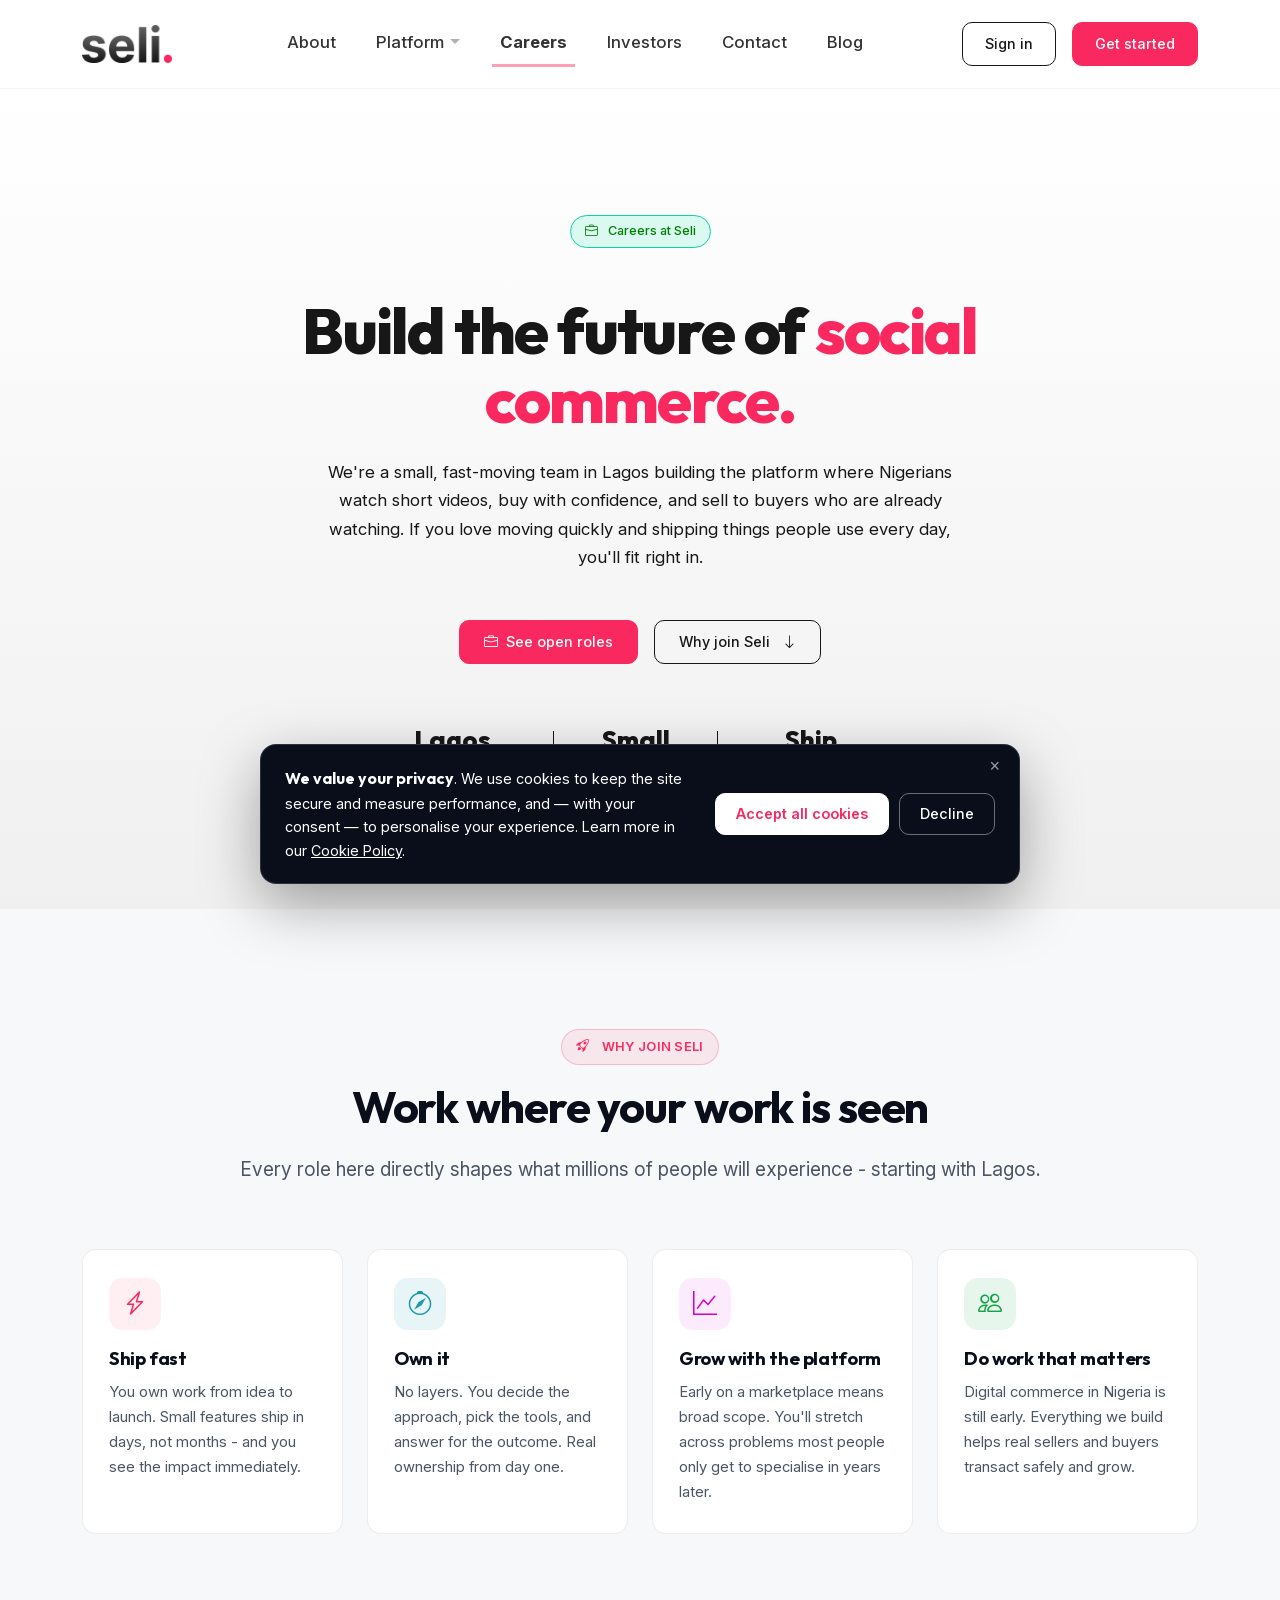
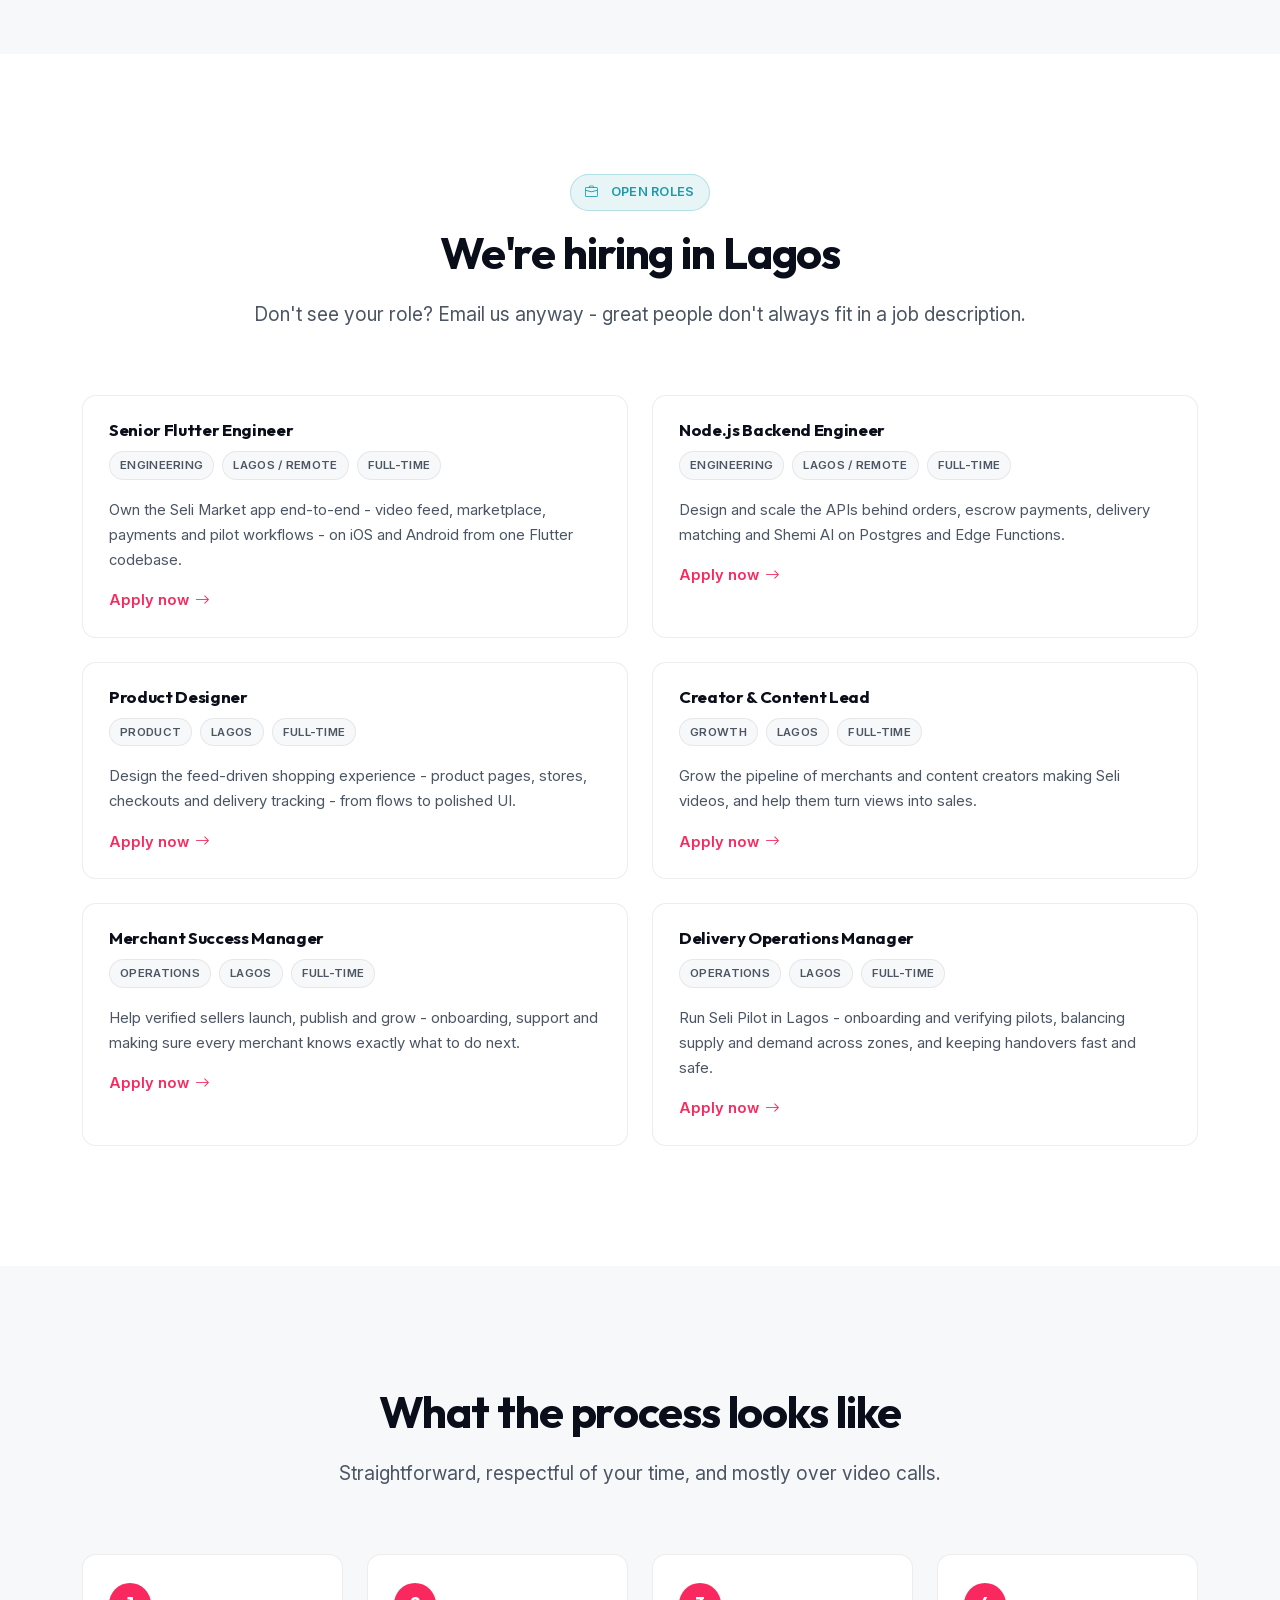
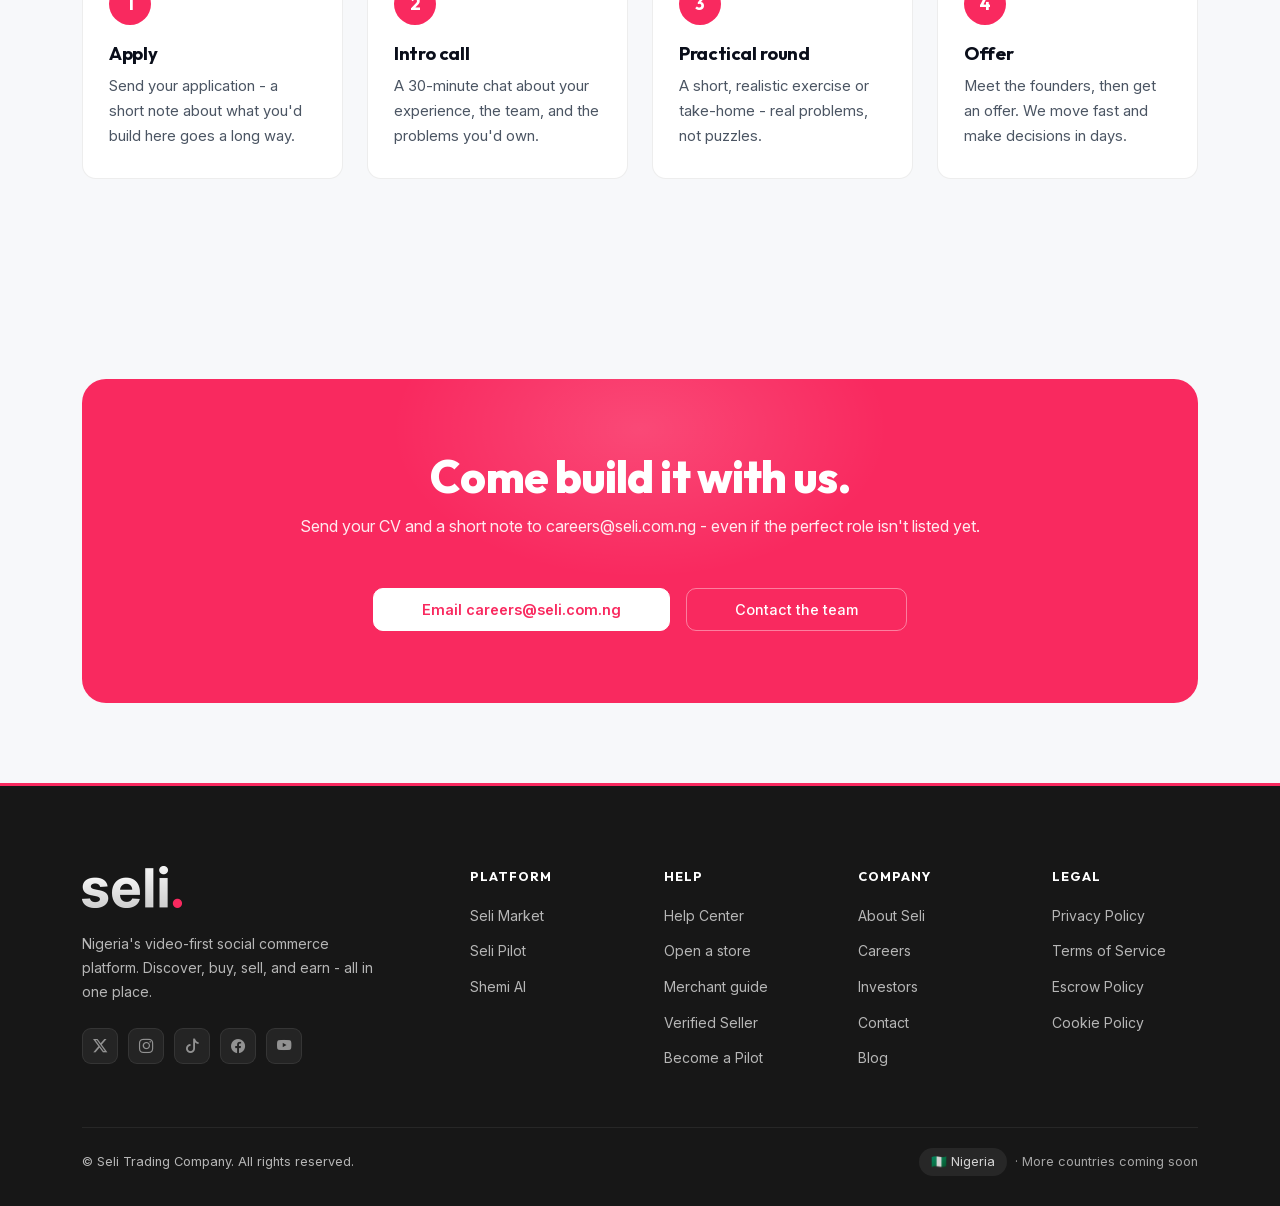
==== commit f20ad670: "modified:   careers.html 	modified:   contact.html 	modified:   cookie-policy.html 	deleted:    css/" ====
--- a/careers.html
+++ b/careers.html
@@ -4,13 +4,14 @@
 <head>
   <meta charset="UTF-8">
   <meta name="viewport" content="width=device-width, initial-scale=1.0">
-  <title>Careers at Seli — Build the future of social commerce</title>
+  <title>Careers at Seli - Build the future of social commerce</title>
   <meta name="description"
     content="Join the team building Nigeria's video-first social commerce platform. Open roles in engineering, product, design, growth and operations in Lagos.">
   <link rel="preload" as="font" type="font/woff2" crossorigin href="fonts/outfit/Outfit-Variable.woff2">
   <link rel="preload" as="font" type="font/woff2" crossorigin href="fonts/inter/Inter-Variable.woff2">
-  <link href="css/bootstrap.min.css" rel="stylesheet">
-  <link href="css/bootstrap-icons.min.css" rel="stylesheet">
+  <link href="https://cdn.jsdelivr.net/npm/bootstrap@5.3.3/dist/css/bootstrap.min.css" rel="stylesheet">
+  <link href="https://cdn.jsdelivr.net/npm/bootstrap-icons@1.11.3/font/bootstrap-icons.min.css" rel="stylesheet">
+  <link rel="icon" type="image/png" href="./images/favicon.png">
   <link rel="stylesheet" href="css/seli.css">
   <link rel="stylesheet" href="css/category.css">
   <link rel="stylesheet" href="css/company.css">
@@ -104,7 +105,7 @@
         <div class="text-center">
           <span class="cmp-badge mb-3"><i class="bi bi-rocket-takeoff me-1"></i>Why join Seli</span>
           <h2 class="section-headline">Work where your work is seen</h2>
-          <p class="section-sub">Every role here directly shapes what millions of people will experience — starting
+          <p class="section-sub">Every role here directly shapes what millions of people will experience - starting
             with Lagos.</p>
         </div>
       </div>
@@ -113,7 +114,7 @@
           <div class="cat-feature-card">
             <div class="vc-icon" style="background:rgba(249,41,95,0.08);color:var(--seli-red)"><i class="bi bi-lightning-charge"></i></div>
             <h4 class="fc-title">Ship fast</h4>
-            <p class="fc-desc">You own work from idea to launch. Small features ship in days, not months — and you
+            <p class="fc-desc">You own work from idea to launch. Small features ship in days, not months - and you
               see the impact immediately.</p>
           </div>
         </div>
@@ -152,7 +153,7 @@
         <div class="text-center">
           <span class="cmp-badge mb-3" style="background:rgba(27,154,170,0.1);color:var(--seli-turquoise);border:1px solid rgba(27,154,170,0.25)"><i class="bi bi-briefcase me-1"></i>Open roles</span>
           <h2 class="section-headline">We're hiring in Lagos</h2>
-          <p class="section-sub">Don't see your role? Email us anyway — great people don't always fit in a job
+          <p class="section-sub">Don't see your role? Email us anyway - great people don't always fit in a job
             description.</p>
         </div>
       </div>
@@ -161,8 +162,8 @@
           <div class="role-card">
             <h4 class="role-title">Senior Flutter Engineer</h4>
             <div class="role-tags"><span class="role-tag">Engineering</span><span class="role-tag">Lagos / Remote</span><span class="role-tag">Full-time</span></div>
-            <p class="fc-desc">Own the Seli Market app end-to-end — video feed, marketplace, payments and pilot
-              workflows — on iOS and Android from one Flutter codebase.</p>
+            <p class="fc-desc">Own the Seli Market app end-to-end - video feed, marketplace, payments and pilot
+              workflows - on iOS and Android from one Flutter codebase.</p>
             <a href="mailto:careers@seli.com.ng?subject=Application%20%E2%80%94%20Senior%20Flutter%20Engineer" class="role-apply mt-3">Apply now <i class="bi bi-arrow-right"></i></a>
           </div>
         </div>
@@ -179,8 +180,8 @@
           <div class="role-card">
             <h4 class="role-title">Product Designer</h4>
             <div class="role-tags"><span class="role-tag">Product</span><span class="role-tag">Lagos</span><span class="role-tag">Full-time</span></div>
-            <p class="fc-desc">Design the feed-driven shopping experience — product pages, stores, checkouts and
-              delivery tracking — from flows to polished UI.</p>
+            <p class="fc-desc">Design the feed-driven shopping experience - product pages, stores, checkouts and
+              delivery tracking - from flows to polished UI.</p>
             <a href="mailto:careers@seli.com.ng?subject=Application%20%E2%80%94%20Product%20Designer" class="role-apply mt-3">Apply now <i class="bi bi-arrow-right"></i></a>
           </div>
         </div>
@@ -197,7 +198,7 @@
           <div class="role-card">
             <h4 class="role-title">Merchant Success Manager</h4>
             <div class="role-tags"><span class="role-tag">Operations</span><span class="role-tag">Lagos</span><span class="role-tag">Full-time</span></div>
-            <p class="fc-desc">Help verified sellers launch, publish and grow — onboarding, support and making sure
+            <p class="fc-desc">Help verified sellers launch, publish and grow - onboarding, support and making sure
               every merchant knows exactly what to do next.</p>
             <a href="mailto:careers@seli.com.ng?subject=Application%20%E2%80%94%20Merchant%20Success%20Manager" class="role-apply mt-3">Apply now <i class="bi bi-arrow-right"></i></a>
           </div>
@@ -206,7 +207,7 @@
           <div class="role-card">
             <h4 class="role-title">Delivery Operations Manager</h4>
             <div class="role-tags"><span class="role-tag">Operations</span><span class="role-tag">Lagos</span><span class="role-tag">Full-time</span></div>
-            <p class="fc-desc">Run Seli Pilot in Lagos — onboarding and verifying pilots, balancing supply and demand
+            <p class="fc-desc">Run Seli Pilot in Lagos - onboarding and verifying pilots, balancing supply and demand
               across zones, and keeping handovers fast and safe.</p>
             <a href="mailto:careers@seli.com.ng?subject=Application%20%E2%80%94%20Delivery%20Operations%20Manager" class="role-apply mt-3">Apply now <i class="bi bi-arrow-right"></i></a>
           </div>
@@ -229,7 +230,7 @@
           <div class="step-card">
             <div class="sc-num">1</div>
             <h4 class="sc-title">Apply</h4>
-            <p class="sc-desc">Send your application — a short note about what you'd build here goes a long way.</p>
+            <p class="sc-desc">Send your application - a short note about what you'd build here goes a long way.</p>
           </div>
         </div>
         <div class="col-md-6 col-lg-3">
@@ -243,7 +244,7 @@
           <div class="step-card">
             <div class="sc-num">3</div>
             <h4 class="sc-title">Practical round</h4>
-            <p class="sc-desc">A short, realistic exercise or take-home — real problems, not puzzles.</p>
+            <p class="sc-desc">A short, realistic exercise or take-home - real problems, not puzzles.</p>
           </div>
         </div>
         <div class="col-md-6 col-lg-3">
@@ -265,7 +266,7 @@
         <div class="row justify-content-center">
           <div class="col-lg-8 text-center position-relative">
             <h2 class="cta-headline">Come build it with us.</h2>
-            <p class="cta-sub">Send your CV and a short note to careers@seli.com.ng — even if the perfect role isn't
+            <p class="cta-sub">Send your CV and a short note to careers@seli.com.ng - even if the perfect role isn't
               listed yet.</p>
             <div class="d-flex flex-wrap justify-content-center gap-3 mt-5">
               <a href="mailto:careers@seli.com.ng" class="btn btn-cta-white btn-lg px-5">Email careers@seli.com.ng</a>
@@ -287,7 +288,7 @@
               <img src="./images/seli_logo_200_white.png" alt="Seli">
             </a>
           </div>
-          <p class="footer-about">Nigeria's video-first social commerce platform. Discover, buy, sell, and earn — all
+          <p class="footer-about">Nigeria's video-first social commerce platform. Discover, buy, sell, and earn - all
             in one place.</p>
           <div class="social-links mt-4">
             <a href="#" class="social-link"><i class="bi bi-twitter-x"></i></a>
@@ -337,7 +338,7 @@
       </div>
       <div class="footer-bottom">
         <div class="d-flex flex-wrap justify-content-between align-items-center gap-3">
-          <span class="footer-copy">© 2026 Seli Trading Company. All rights reserved.</span>
+          <span class="footer-copy">© <span id="year"></span> Seli Trading Company. All rights reserved.</span>
           <div class="footer-flags d-flex gap-2 align-items-center">
             <span class="flag-pill">🇳🇬 Nigeria</span>
             <span class="footer-copy" style="opacity:0.9">· More countries coming soon</span>
@@ -347,7 +348,7 @@
     </div>
   </footer>
 
-  <script src="js/bootstrap.bundle.min.js"></script>
+  <script src="https://cdn.jsdelivr.net/npm/bootstrap@5.3.3/dist/js/bootstrap.bundle.min.js"></script>
   <script src="js/seli.js"></script>
 <script src="js/cookies.js"></script>
 </body>
